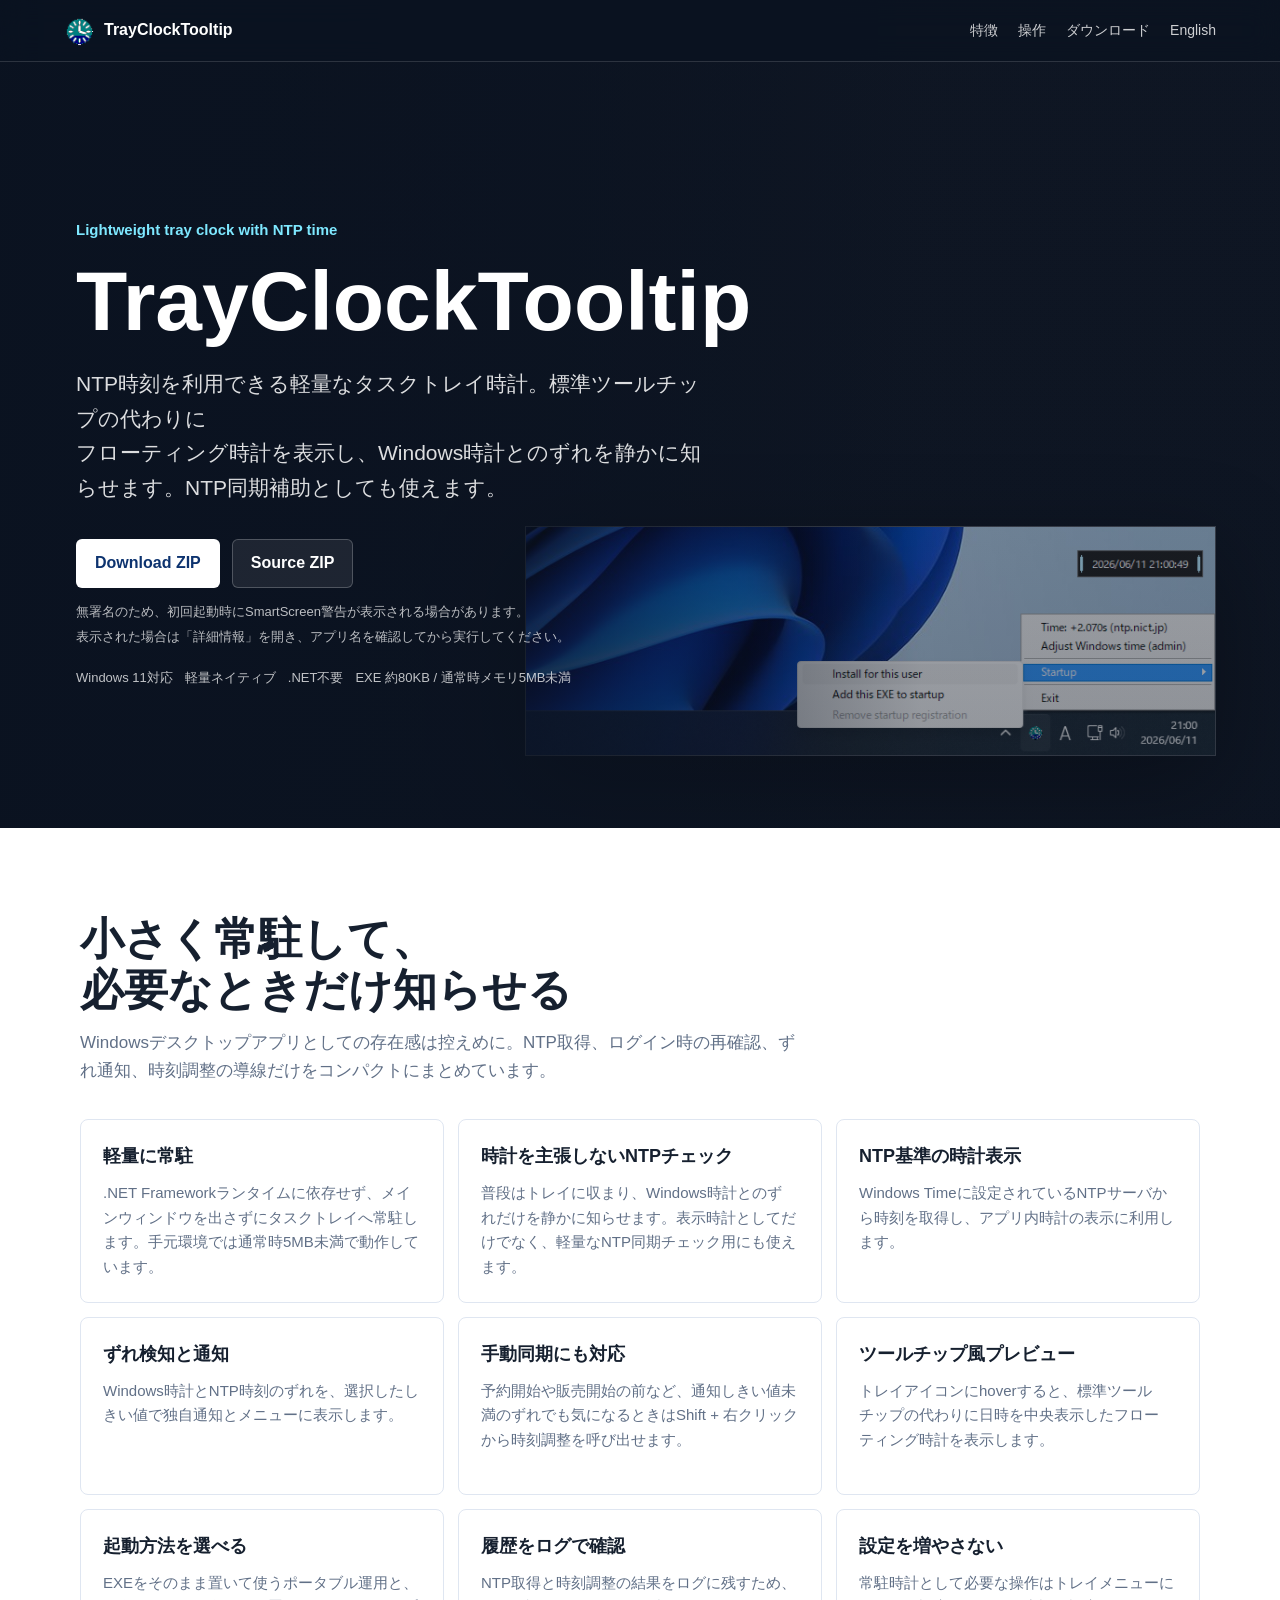
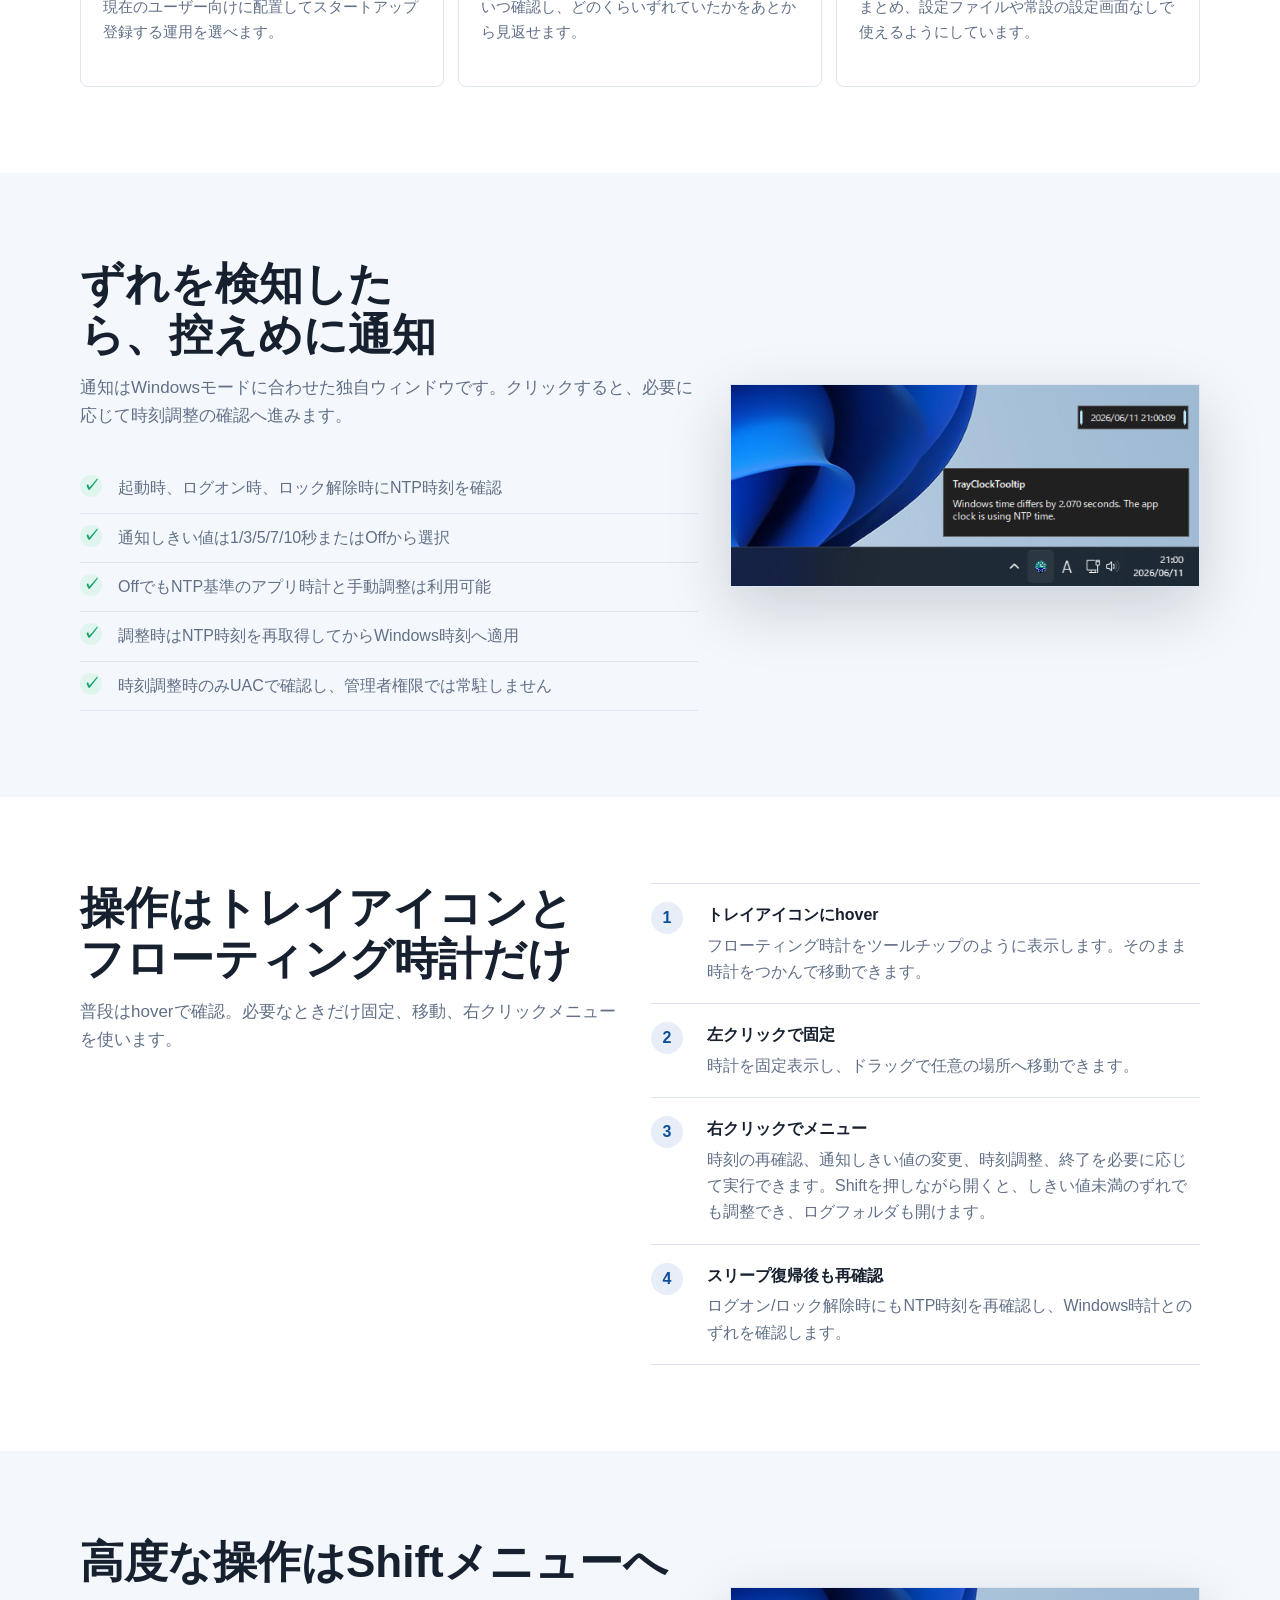
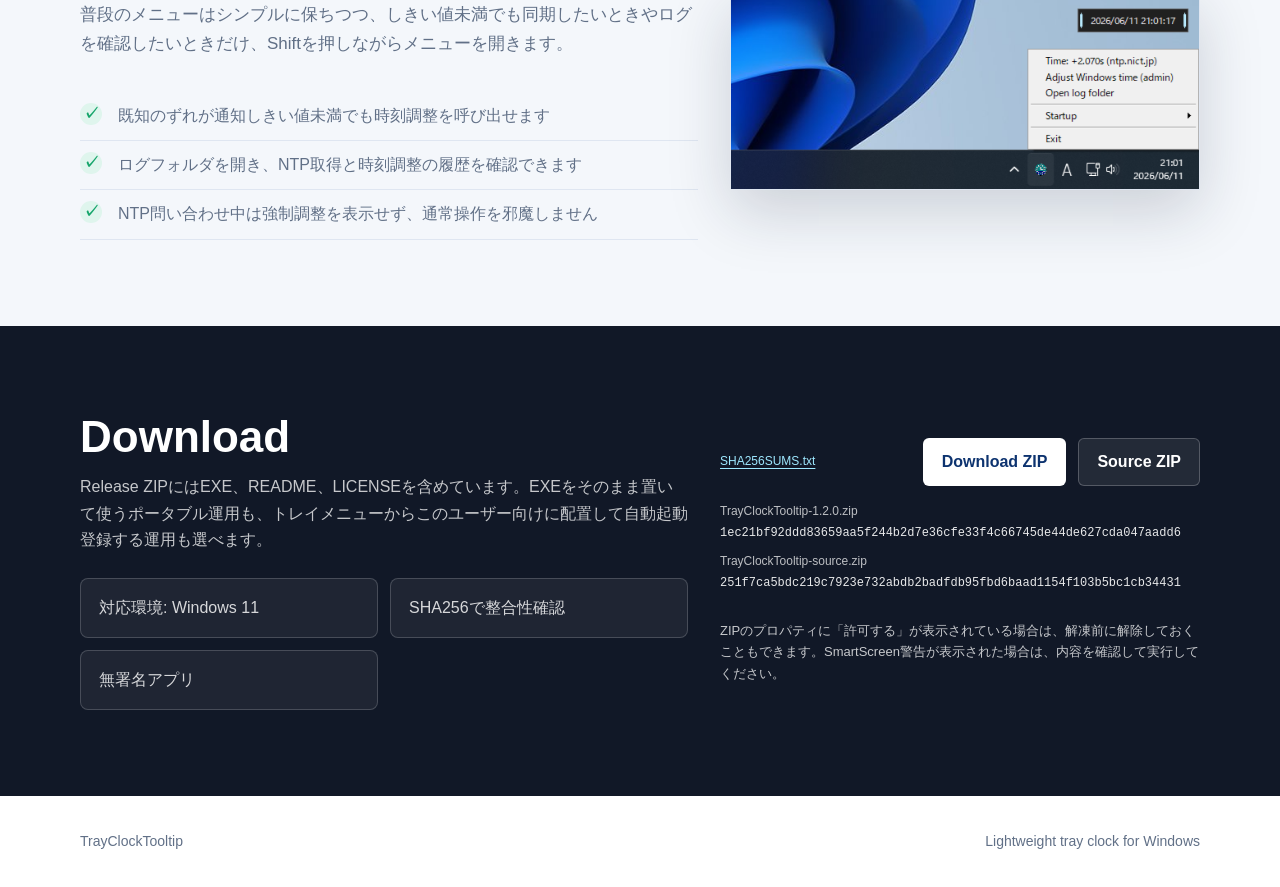
==== docs/index.html @ 1ccd8f13 "Prepare v1.2.0 release" ====
<!doctype html>
<html lang="ja">
<head>
  <meta charset="utf-8">
  <meta name="viewport" content="width=device-width, initial-scale=1">
  <title>TrayClockTooltip - NTP同期補助にも使える軽量タスクトレイ時計</title>
  <meta name="description" content="TrayClockTooltipは、NTP時刻を利用できる軽量なWindowsアプリです。タスクトレイ時計として常駐し、ログインやロック解除時にNTP時刻を確認して、Windows時計とのずれを知らせます。">
  <link rel="icon" href="site-icon.ico">
  <link rel="canonical" href="https://tokei-ni-kasugai.github.io/TrayClockTooltip/">
  <link rel="alternate" hreflang="ja" href="https://tokei-ni-kasugai.github.io/TrayClockTooltip/">
  <link rel="alternate" hreflang="en" href="https://tokei-ni-kasugai.github.io/TrayClockTooltip/index.en.html">
  <link rel="alternate" hreflang="x-default" href="https://tokei-ni-kasugai.github.io/TrayClockTooltip/">
  <link rel="stylesheet" href="style.css">
</head>
<body>
  <header class="topbar">
    <a class="brand" href="#top" aria-label="TrayClockTooltip">
      <img alt="" src="site-icon.ico">
      <span>TrayClockTooltip</span>
    </a>
    <nav class="nav" aria-label="ページ内リンク">
      <a href="#features">特徴</a>
      <a href="#usage">操作</a>
      <a href="#download">ダウンロード</a>
      <a href="index.en.html">English</a>
    </nav>
  </header>

  <main id="top">
    <section class="hero" aria-label="TrayClockTooltip">
      <img class="hero-screenshot" src="screenshot-sanitized.png" alt="TrayClockTooltipのフローティング時計とタスクトレイメニュー">
      <div class="hero-copy">
        <p class="eyebrow">Lightweight tray clock with NTP time</p>
        <h1>TrayClockTooltip</h1>
        <p class="lead"><span class="nowrap">NTP時刻</span>を利用できる軽量なタスクトレイ時計。標準ツールチップの代わりに<br>フローティング時計を表示し、<span class="nowrap">Windows時計</span>とのずれを静かに知らせます。NTP同期補助としても使えます。</p>
        <div class="hero-actions">
          <a class="button primary" href="https://github.com/Tokei-ni-Kasugai/TrayClockTooltip/releases/download/v1.2.0/TrayClockTooltip-1.2.0.zip">Download ZIP</a>
          <a class="button secondary" href="https://github.com/Tokei-ni-Kasugai/TrayClockTooltip/releases/download/v1.2.0/TrayClockTooltip-source.zip">Source ZIP</a>
        </div>
        <div class="download-note">
          <p>無署名のため、初回起動時に<span class="nowrap">SmartScreen</span>警告が表示される場合があります。</p>
          <p>表示された場合は「詳細情報」を開き、アプリ名を確認してから実行してください。</p>
        </div>
        <div class="hero-meta">
          <span><span class="nowrap">Windows 11</span>対応</span>
          <span>軽量ネイティブ</span>
          <span>.NET不要</span>
          <span>EXE 約80KB / 通常時メモリ5MB未満</span>
        </div>
      </div>
    </section>

    <section class="section white" id="features">
      <div class="inner">
        <div class="section-head">
          <h2>小さく常駐して、<br>必要なときだけ知らせる</h2>
          <p>Windowsデスクトップアプリとしての存在感は控えめに。NTP取得、ログイン時の再確認、ずれ通知、時刻調整の導線だけをコンパクトにまとめています。</p>
        </div>
        <div class="features">
          <div class="feature">
            <strong>軽量に常駐</strong>
            <p><span class="nowrap">.NET Framework</span>ランタイムに依存せず、メインウィンドウを出さずにタスクトレイへ常駐します。手元環境では通常時5MB未満で動作しています。</p>
          </div>
          <div class="feature">
            <strong>時計を主張しないNTPチェック</strong>
            <p>普段はトレイに収まり、Windows時計とのずれだけを静かに知らせます。表示時計としてだけでなく、軽量なNTP同期チェック用にも使えます。</p>
          </div>
          <div class="feature">
            <strong>NTP基準の時計表示</strong>
            <p><span class="nowrap">Windows Time</span>に設定されている<span class="nowrap">NTPサーバ</span>から時刻を取得し、アプリ内時計の表示に利用します。</p>
          </div>
          <div class="feature">
            <strong>ずれ検知と通知</strong>
            <p><span class="nowrap">Windows時計</span>と<span class="nowrap">NTP時刻</span>のずれを、選択したしきい値で独自通知とメニューに表示します。</p>
          </div>
          <div class="feature">
            <strong>手動同期にも対応</strong>
            <p>予約開始や販売開始の前など、通知しきい値未満のずれでも気になるときは<span class="nowrap">Shift + 右クリック</span>から時刻調整を呼び出せます。</p>
          </div>
          <div class="feature">
            <strong>ツールチップ風プレビュー</strong>
            <p>トレイアイコンにhoverすると、標準ツールチップの代わりに日時を中央表示したフローティング時計を表示します。</p>
          </div>
          <div class="feature">
            <strong>起動方法を選べる</strong>
            <p><span class="nowrap">EXE</span>をそのまま置いて使うポータブル運用と、現在のユーザー向けに配置してスタートアップ登録する運用を選べます。</p>
          </div>
          <div class="feature">
            <strong>履歴をログで確認</strong>
            <p>NTP取得と時刻調整の結果をログに残すため、いつ確認し、どのくらいずれていたかをあとから見返せます。</p>
          </div>
          <div class="feature">
            <strong>設定を増やさない</strong>
            <p>常駐時計として必要な操作はトレイメニューにまとめ、設定ファイルや常設の設定画面なしで使えるようにしています。</p>
          </div>
        </div>
      </div>
    </section>

    <section class="section">
      <div class="inner showcase">
        <div>
          <div class="section-head">
            <h2>ずれを検知したら、控えめに通知</h2>
          <p>通知は<span class="nowrap">Windowsモード</span>に合わせた独自ウィンドウです。クリックすると、必要に応じて時刻調整の確認へ進みます。</p>
          </div>
          <ul class="checks">
            <li><span>✓</span><div>起動時、ログオン時、ロック解除時にNTP時刻を確認</div></li>
            <li><span>✓</span><div>通知しきい値は1/3/5/7/10秒またはOffから選択</div></li>
            <li><span>✓</span><div>OffでもNTP基準のアプリ時計と手動調整は利用可能</div></li>
            <li><span>✓</span><div>調整時はNTP時刻を再取得してからWindows時刻へ適用</div></li>
            <li><span>✓</span><div>時刻調整時のみUACで確認し、管理者権限では常駐しません</div></li>
          </ul>
        </div>
        <img class="showcase-image" src="screenshot-notification-sanitized.png" alt="NTP時刻との差を知らせる通知">
      </div>
    </section>

    <section class="section white" id="usage">
      <div class="inner steps">
        <div class="section-head">
          <h2>操作はトレイアイコンとフローティング時計だけ</h2>
          <p>普段はhoverで確認。必要なときだけ固定、移動、右クリックメニューを使います。</p>
        </div>
        <ol class="step-list">
          <li>
            <span>1</span>
            <div><strong>トレイアイコンにhover</strong><p>フローティング時計をツールチップのように表示します。そのまま時計をつかんで移動できます。</p></div>
          </li>
          <li>
            <span>2</span>
            <div><strong>左クリックで固定</strong><p>時計を固定表示し、ドラッグで任意の場所へ移動できます。</p></div>
          </li>
          <li>
            <span>3</span>
            <div><strong>右クリックでメニュー</strong><p>時刻の再確認、通知しきい値の変更、時刻調整、終了を必要に応じて実行できます。Shiftを押しながら開くと、しきい値未満のずれでも調整でき、ログフォルダも開けます。</p></div>
          </li>
          <li>
            <span>4</span>
            <div><strong>スリープ復帰後も再確認</strong><p>ログオン/ロック解除時にもNTP時刻を再確認し、Windows時計とのずれを確認します。</p></div>
          </li>
        </ol>
      </div>
    </section>

    <section class="section">
      <div class="inner showcase">
        <div>
          <div class="section-head">
            <h2>高度な操作はShiftメニューへ</h2>
            <p>普段のメニューはシンプルに保ちつつ、しきい値未満でも同期したいときやログを確認したいときだけ、Shiftを押しながらメニューを開きます。</p>
          </div>
          <ul class="checks">
            <li><span>✓</span><div>既知のずれが通知しきい値未満でも時刻調整を呼び出せます</div></li>
            <li><span>✓</span><div>ログフォルダを開き、NTP取得と時刻調整の履歴を確認できます</div></li>
            <li><span>✓</span><div>NTP問い合わせ中は強制調整を表示せず、通常操作を邪魔しません</div></li>
          </ul>
        </div>
        <img class="showcase-image" src="screenshot-advanced-sanitized.png" alt="ShiftメニューでOpen log folderを表示">
      </div>
    </section>

    <section class="section download-band" id="download">
      <div class="inner download">
        <div>
          <h2>Download</h2>
          <p><span class="nowrap">Release ZIP</span>には<span class="nowrap">EXE</span>、<span class="nowrap">README</span>、<span class="nowrap">LICENSE</span>を含めています。EXEをそのまま置いて使うポータブル運用も、トレイメニューからこのユーザー向けに配置して自動起動登録する運用も選べます。</p>
          <div class="specs">
            <div class="spec">対応環境: <span class="nowrap">Windows 11</span></div>
            <div class="spec"><span class="nowrap">SHA256</span>で整合性確認</div>
            <div class="spec">無署名アプリ</div>
          </div>
        </div>
        <div class="download-side">
          <div class="download-topline">
            <a href="https://github.com/Tokei-ni-Kasugai/TrayClockTooltip/releases/download/v1.2.0/SHA256SUMS.txt">SHA256SUMS.txt</a>
            <div class="download-actions">
              <a class="button primary" href="https://github.com/Tokei-ni-Kasugai/TrayClockTooltip/releases/download/v1.2.0/TrayClockTooltip-1.2.0.zip">Download ZIP</a>
              <a class="button secondary" href="https://github.com/Tokei-ni-Kasugai/TrayClockTooltip/releases/download/v1.2.0/TrayClockTooltip-source.zip">Source ZIP</a>
            </div>
          </div>
          <div class="hashes" aria-label="SHA256">
            <div>TrayClockTooltip-1.2.0.zip<code>1ec21bf92ddd83659aa5f244b2d7e36cfe33f4c66745de44de627cda047aadd6</code></div>
            <div>TrayClockTooltip-source.zip<code>251f7ca5bdc219c7923e732abdb2badfdb95fbd6baad1154f103b5bc1cb34431</code></div>
          </div>
          <div class="unblock-preview">
            <p>ZIPのプロパティに<span class="nowrap">「許可する」</span>が表示されている場合は、解凍前に解除しておくこともできます。<span class="nowrap">SmartScreen</span>警告が表示された場合は、内容を確認して実行してください。</p>
          </div>
        </div>
      </div>
    </section>
  </main>

  <footer>
    <div class="inner">
      <span>TrayClockTooltip</span>
      <span>Lightweight tray clock for Windows</span>
    </div>
  </footer>
</body>
</html>
---- docs/style.css ----
:root {
  --ink: #16202f;
  --muted: #617087;
  --paper: #f4f7fb;
  --panel: #fff;
  --line: #dfe6f1;
  --blue: #0d4f9a;
  --cyan: #7ee8ff;
  --dark: #111827;
  --green: #16a56b;
}

* {
  box-sizing: border-box;
}

body {
  margin: 0;
  color: var(--ink);
  background: var(--paper);
  font-family: "Segoe UI", "Yu Gothic UI", Meiryo, sans-serif;
  line-height: 1.65;
  line-break: strict;
  word-break: normal;
}

a {
  color: inherit;
  text-decoration: none;
}

.topbar {
  position: fixed;
  z-index: 10;
  inset: 0 0 auto;
  height: 62px;
  display: flex;
  align-items: center;
  justify-content: space-between;
  padding: 0 clamp(20px, 5vw, 70px);
  color: #fff;
  background: rgba(10, 18, 32, .72);
  backdrop-filter: blur(14px);
  border-bottom: 1px solid rgba(255, 255, 255, .14);
}

.brand {
  display: inline-flex;
  align-items: center;
  gap: 10px;
  font-weight: 800;
}

.brand img {
  width: 30px;
  height: 30px;
}

.nav {
  display: flex;
  gap: 20px;
  font-size: 14px;
  color: rgba(255, 255, 255, .8);
}

.nav a:hover {
  color: #fff;
}

.hero {
  min-height: 92vh;
  position: relative;
  display: flex;
  align-items: center;
  overflow: hidden;
  padding: 112px clamp(20px, 6vw, 76px) 96px;
  color: #fff;
  background: #101724;
}

.hero::before {
  content: "";
  position: absolute;
  inset: 0;
  background:
    linear-gradient(90deg, rgba(10, 18, 32, .92), rgba(10, 18, 32, .66) 42%, rgba(10, 18, 32, .06) 72%),
    linear-gradient(180deg, rgba(10, 18, 32, .16), rgba(10, 18, 32, .42));
  z-index: 1;
}

.hero-screenshot {
  position: absolute;
  right: clamp(18px, 5vw, 72px);
  bottom: 72px;
  width: min(54vw, 860px);
  min-width: 560px;
  border: 1px solid rgba(255, 255, 255, .26);
  box-shadow: 0 28px 90px rgba(0, 0, 0, .42);
}

.hero-copy {
  position: relative;
  z-index: 2;
  max-width: 710px;
  padding-top: 7vh;
}

.eyebrow {
  margin: 0 0 16px;
  color: var(--cyan);
  font-size: 15px;
  font-weight: 800;
}

h1 {
  margin: 0;
  max-width: 760px;
  font-size: clamp(42px, 7vw, 84px);
  line-height: 1;
  letter-spacing: 0;
  text-wrap: balance;
}

.lead {
  max-width: 640px;
  margin: 24px 0 0;
  color: rgba(255, 255, 255, .86);
  font-size: clamp(17px, 2.2vw, 21px);
  text-wrap: pretty;
}

.hero-actions {
  display: flex;
  flex-wrap: wrap;
  gap: 12px;
  margin-top: 34px;
}

.download-note {
  max-width: 620px;
  margin: 14px 0 0;
  color: rgba(255, 255, 255, .72);
  font-size: 13px;
  line-height: 1.6;
}

.download-note p {
  margin: 0 0 4px;
}

.button {
  display: inline-flex;
  align-items: center;
  justify-content: center;
  min-height: 44px;
  padding: 10px 18px;
  border: 1px solid rgba(255, 255, 255, .22);
  border-radius: 6px;
  font-weight: 800;
}

.button.primary {
  background: #fff;
  color: #0d336f;
}

.button.secondary {
  color: #fff;
  background: rgba(255, 255, 255, .08);
}

.hero-meta {
  display: flex;
  flex-wrap: wrap;
  gap: 12px;
  margin-top: 20px;
  color: rgba(255, 255, 255, .74);
  font-size: 13px;
}

.section {
  padding: 86px clamp(20px, 6vw, 76px);
  background: var(--paper);
}

.section.white {
  background: #fff;
}

.inner {
  max-width: 1120px;
  margin: 0 auto;
}

.section-head {
  max-width: 720px;
  margin-bottom: 34px;
}

h2 {
  margin: 0;
  font-size: clamp(28px, 4vw, 44px);
  line-height: 1.15;
  letter-spacing: 0;
  text-wrap: balance;
}

.section-head p {
  margin: 14px 0 0;
  color: var(--muted);
  font-size: 17px;
  text-wrap: pretty;
}

.features {
  display: grid;
  grid-template-columns: repeat(3, minmax(0, 1fr));
  gap: 14px;
}

.feature {
  min-height: 178px;
  padding: 22px;
  border: 1px solid var(--line);
  border-radius: 8px;
  background: var(--panel);
}

.feature strong {
  display: block;
  margin-bottom: 9px;
  font-size: 18px;
}

.feature p {
  margin: 0;
  color: var(--muted);
  font-size: 15px;
  text-wrap: pretty;
}

.showcase {
  display: grid;
  grid-template-columns: minmax(0, 1fr) minmax(320px, 470px);
  gap: 32px;
  align-items: center;
}

.showcase-image {
  width: 100%;
  display: block;
  border: 1px solid var(--line);
  box-shadow: 0 22px 58px rgba(20, 35, 55, .18);
}

.checks {
  margin: 22px 0 0;
  padding: 0;
  list-style: none;
}

.checks li {
  display: grid;
  grid-template-columns: 28px 1fr;
  gap: 10px;
  padding: 11px 0;
  color: var(--muted);
  border-bottom: 1px solid var(--line);
  text-wrap: pretty;
}

.checks span {
  width: 22px;
  height: 22px;
  display: grid;
  place-items: center;
  border-radius: 50%;
  background: #dff5ed;
  color: var(--green);
  font-weight: 900;
  line-height: 1;
}

.steps {
  display: grid;
  grid-template-columns: 1fr 1fr;
  gap: 22px;
  align-items: start;
}

.step-list {
  margin: 0;
  padding: 0;
  list-style: none;
  border-top: 1px solid var(--line);
}

.step-list li {
  display: grid;
  grid-template-columns: 42px 1fr;
  gap: 14px;
  padding: 18px 0;
  border-bottom: 1px solid var(--line);
}

.step-list span {
  width: 32px;
  height: 32px;
  display: grid;
  place-items: center;
  border-radius: 50%;
  background: #e7eef8;
  color: var(--blue);
  font-weight: 800;
}

.step-list p {
  margin: 4px 0 0;
  color: var(--muted);
  text-wrap: pretty;
}

.download-band {
  background: var(--dark);
  color: #fff;
}

.download {
  display: grid;
  grid-template-columns: minmax(0, 1fr) minmax(360px, 480px);
  gap: 32px;
  align-items: center;
}

.download p {
  margin: 12px 0 0;
  color: rgba(255, 255, 255, .76);
  text-wrap: pretty;
}

.download-actions {
  display: flex;
  flex-wrap: wrap;
  justify-content: flex-end;
  gap: 12px;
}

.download-side {
  display: grid;
  gap: 16px;
}

.download-topline {
  display: flex;
  align-items: center;
  justify-content: space-between;
  gap: 16px;
}

.download-topline > a {
  color: #9ee8ff;
  font-size: 12px;
  text-decoration: underline;
  text-underline-offset: 3px;
}

.hashes {
  width: min(100%, 520px);
  display: grid;
  gap: 8px;
  color: rgba(255, 255, 255, .72);
  font-size: 12px;
}

.hashes code {
  display: block;
  margin-top: 2px;
  overflow-wrap: anywhere;
  color: rgba(255, 255, 255, .9);
  font-family: Consolas, "Courier New", monospace;
}

.nowrap {
  white-space: nowrap;
}

.specs {
  display: grid;
  grid-template-columns: repeat(2, minmax(0, 1fr));
  gap: 12px;
  margin-top: 24px;
}

.spec {
  padding: 16px 18px;
  border: 1px solid rgba(255, 255, 255, .18);
  border-radius: 8px;
  color: rgba(255, 255, 255, .82);
  background: rgba(255, 255, 255, .06);
}

.unblock-preview {
  max-width: 480px;
}

.unblock-preview p {
  margin: 10px 0 0;
  color: rgba(255, 255, 255, .76);
  font-size: 13px;
}

footer {
  padding: 34px clamp(20px, 6vw, 76px);
  color: var(--muted);
  background: #fff;
  font-size: 14px;
}

footer .inner {
  display: flex;
  flex-wrap: wrap;
  gap: 10px 20px;
  justify-content: space-between;
}

@media (max-width: 900px) {
  .hero {
    min-height: auto;
    padding-top: 96px;
  }

  .hero-screenshot {
    position: relative;
    right: auto;
    bottom: auto;
    width: 100%;
    min-width: 0;
    margin-top: 42px;
  }

  .hero::before {
    background:
      linear-gradient(180deg, rgba(10, 18, 32, .72), rgba(10, 18, 32, .54)),
      linear-gradient(90deg, rgba(10, 18, 32, .16), rgba(10, 18, 32, .16));
  }

  .hero {
    display: block;
  }

  .features,
  .steps,
  .showcase,
  .download,
  .specs {
    grid-template-columns: 1fr;
  }

  .download-side {
    width: 100%;
  }

  .download-topline {
    align-items: flex-start;
    flex-direction: column-reverse;
  }

  .download-actions {
    justify-content: flex-start;
  }

  .hashes {
    width: 100%;
  }
}

@media (max-width: 720px) {
  .nav {
    display: none;
  }

  .feature {
    min-height: 0;
  }
}
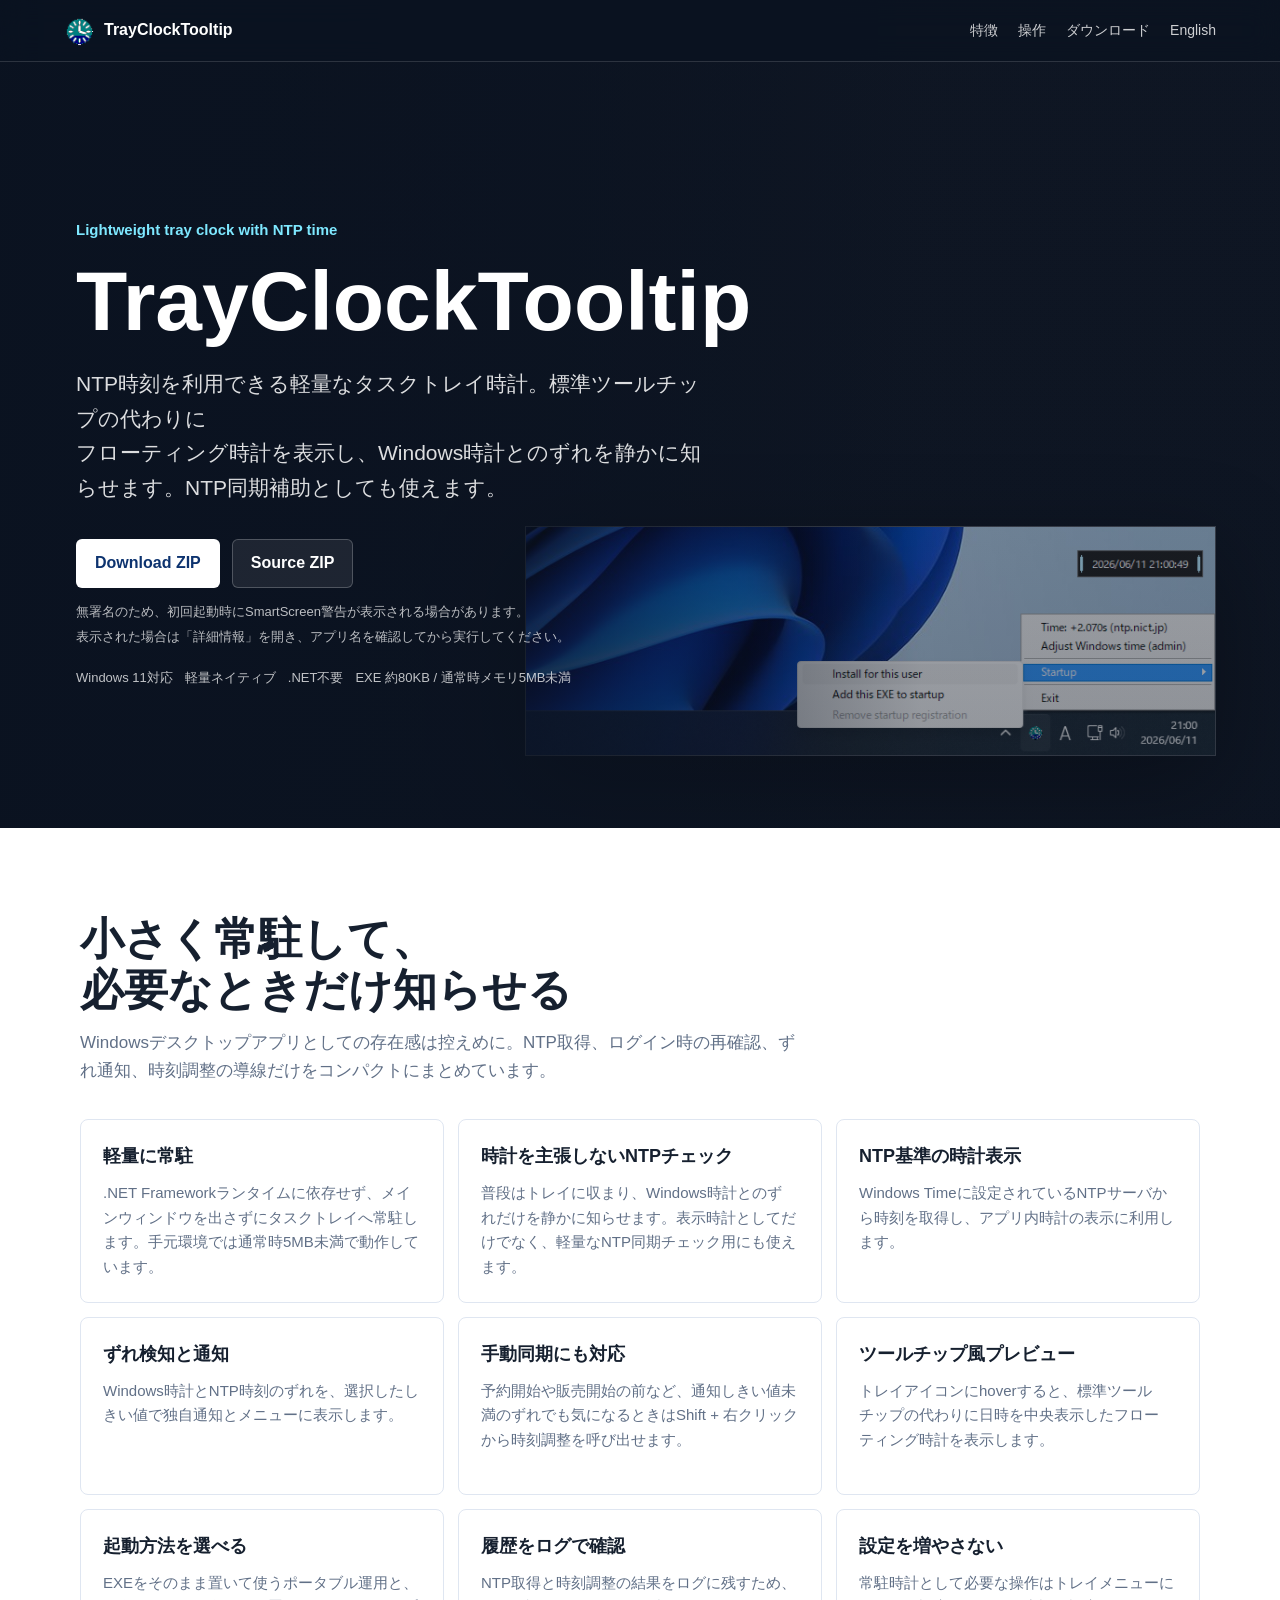
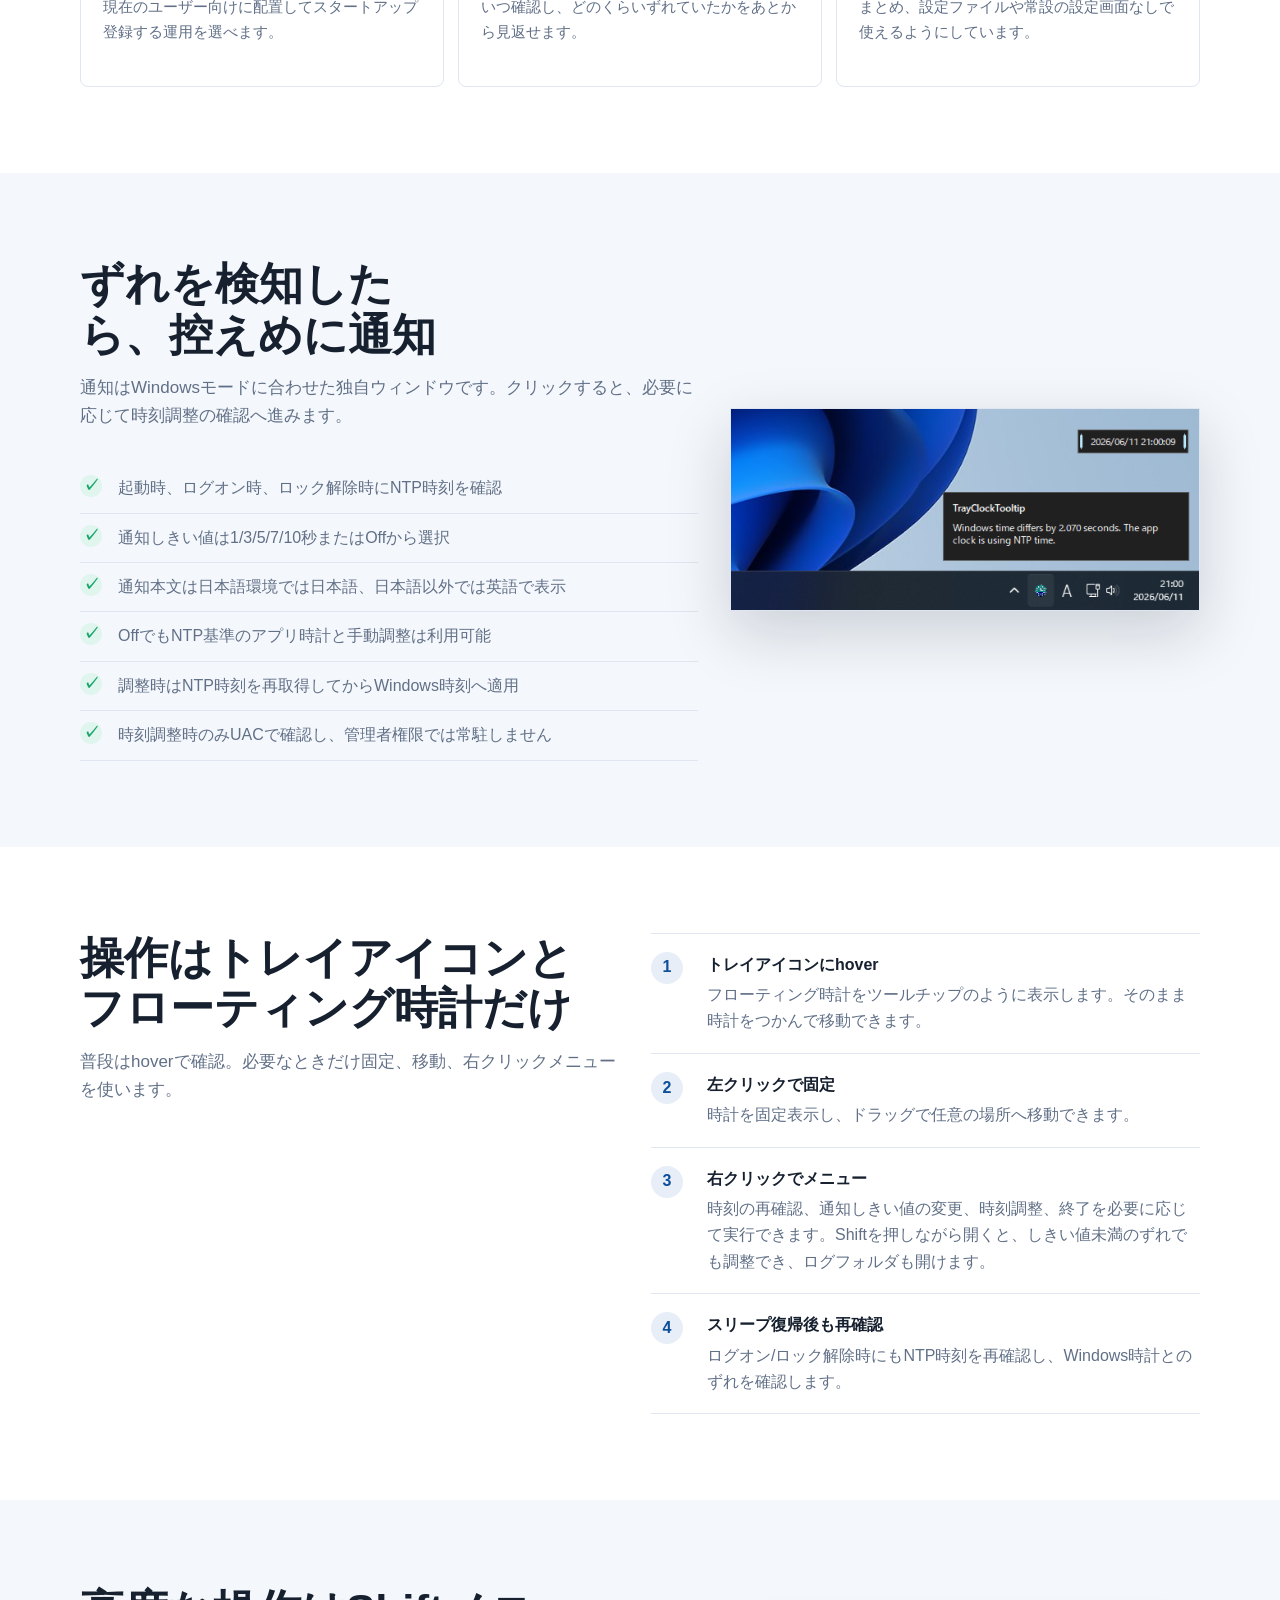
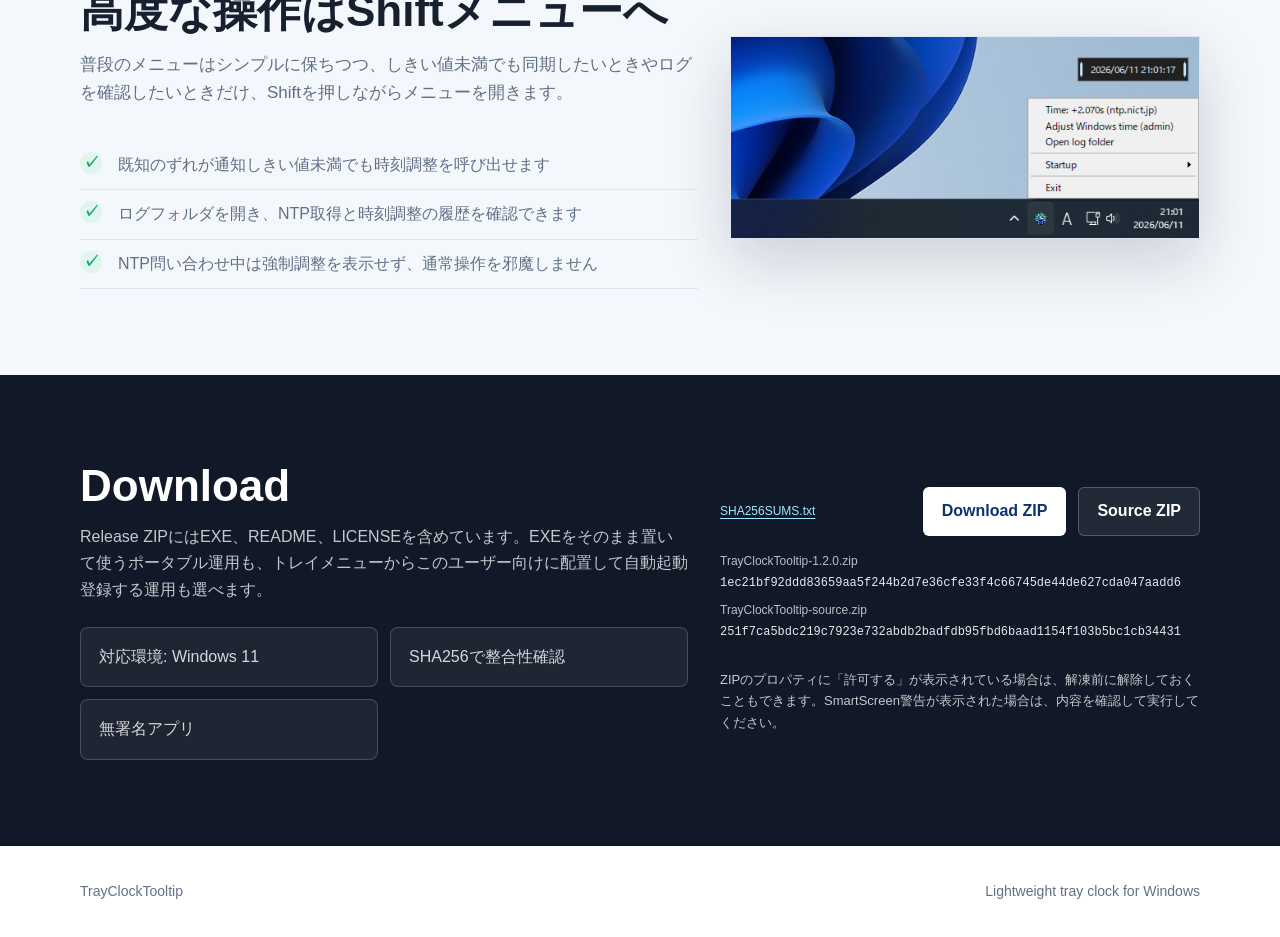
==== commit 0414bd68: "Localize notification text for Japanese UI" ====
--- a/docs/index.html
+++ b/docs/index.html
@@ -107,6 +107,7 @@
           <ul class="checks">
             <li><span>✓</span><div>起動時、ログオン時、ロック解除時にNTP時刻を確認</div></li>
             <li><span>✓</span><div>通知しきい値は1/3/5/7/10秒またはOffから選択</div></li>
+            <li><span>✓</span><div>通知本文は日本語環境では日本語、日本語以外では英語で表示</div></li>
             <li><span>✓</span><div>OffでもNTP基準のアプリ時計と手動調整は利用可能</div></li>
             <li><span>✓</span><div>調整時はNTP時刻を再取得してからWindows時刻へ適用</div></li>
             <li><span>✓</span><div>時刻調整時のみUACで確認し、管理者権限では常駐しません</div></li>
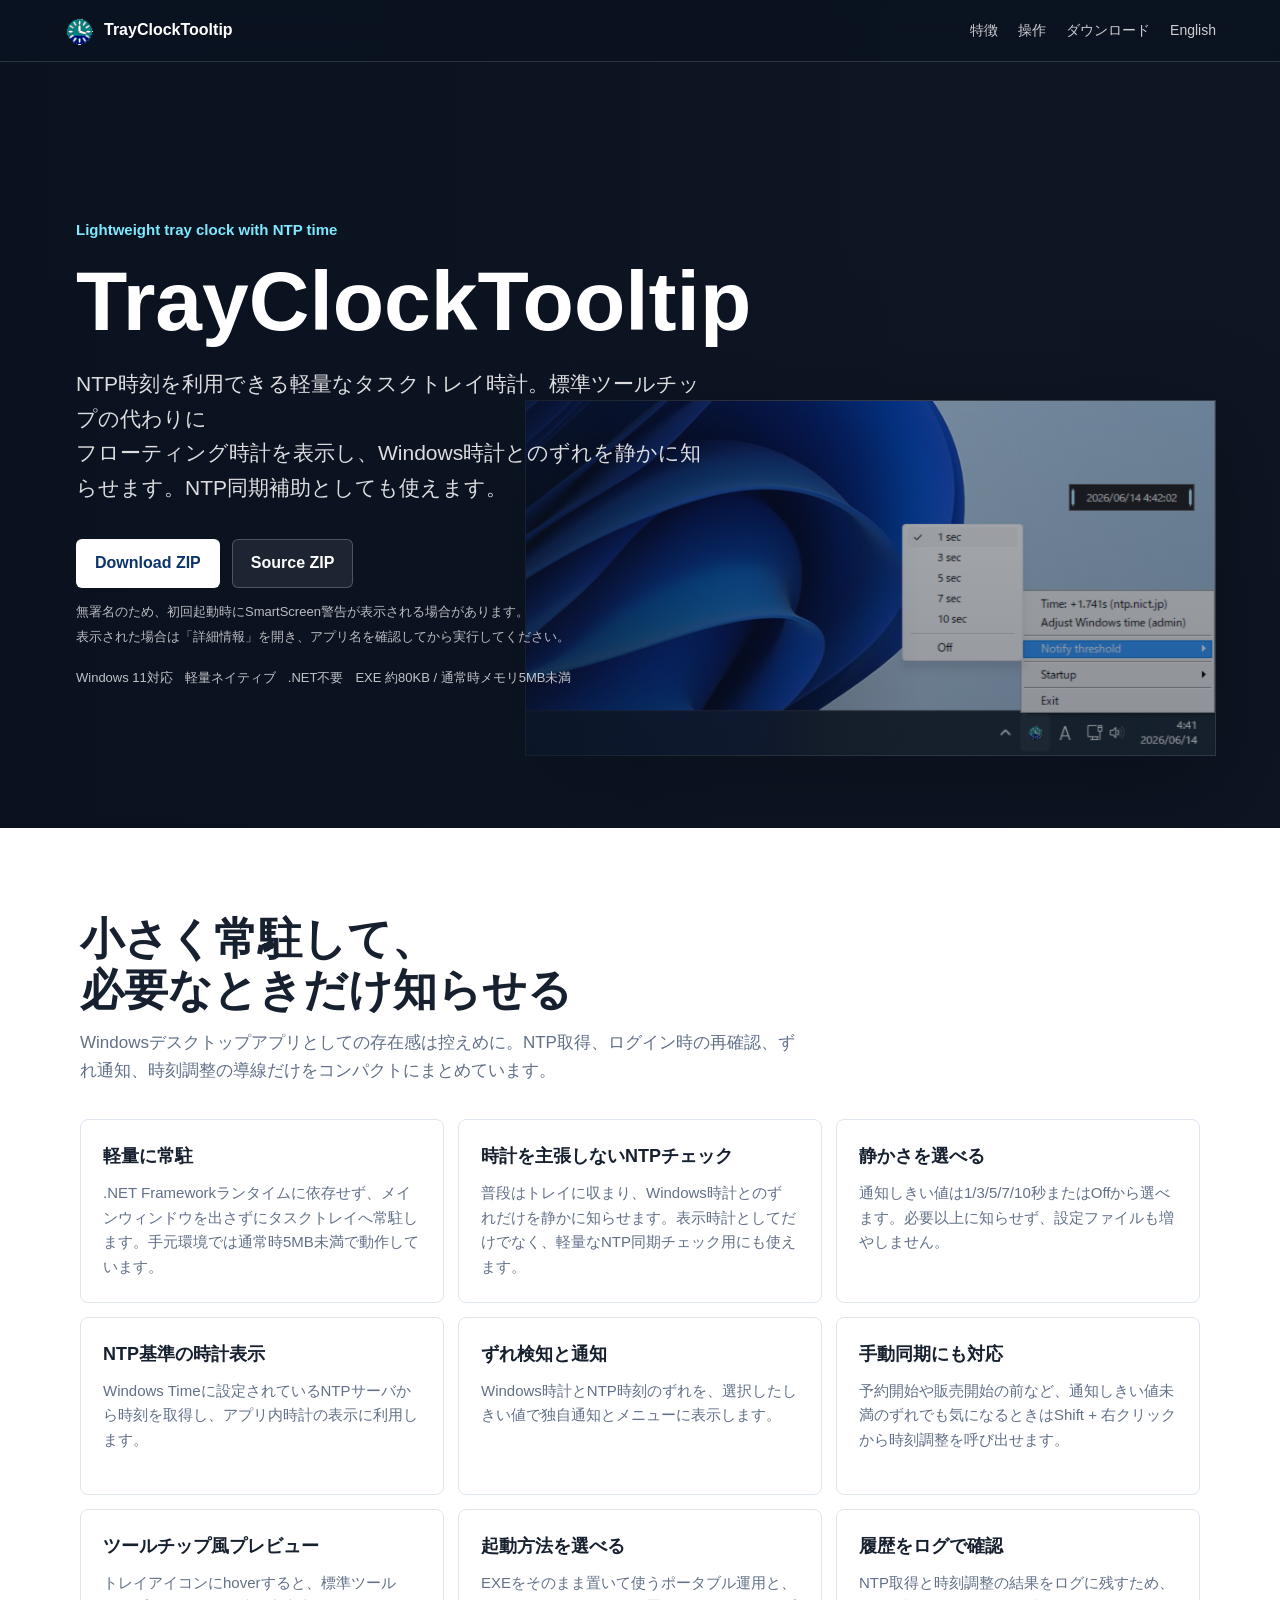
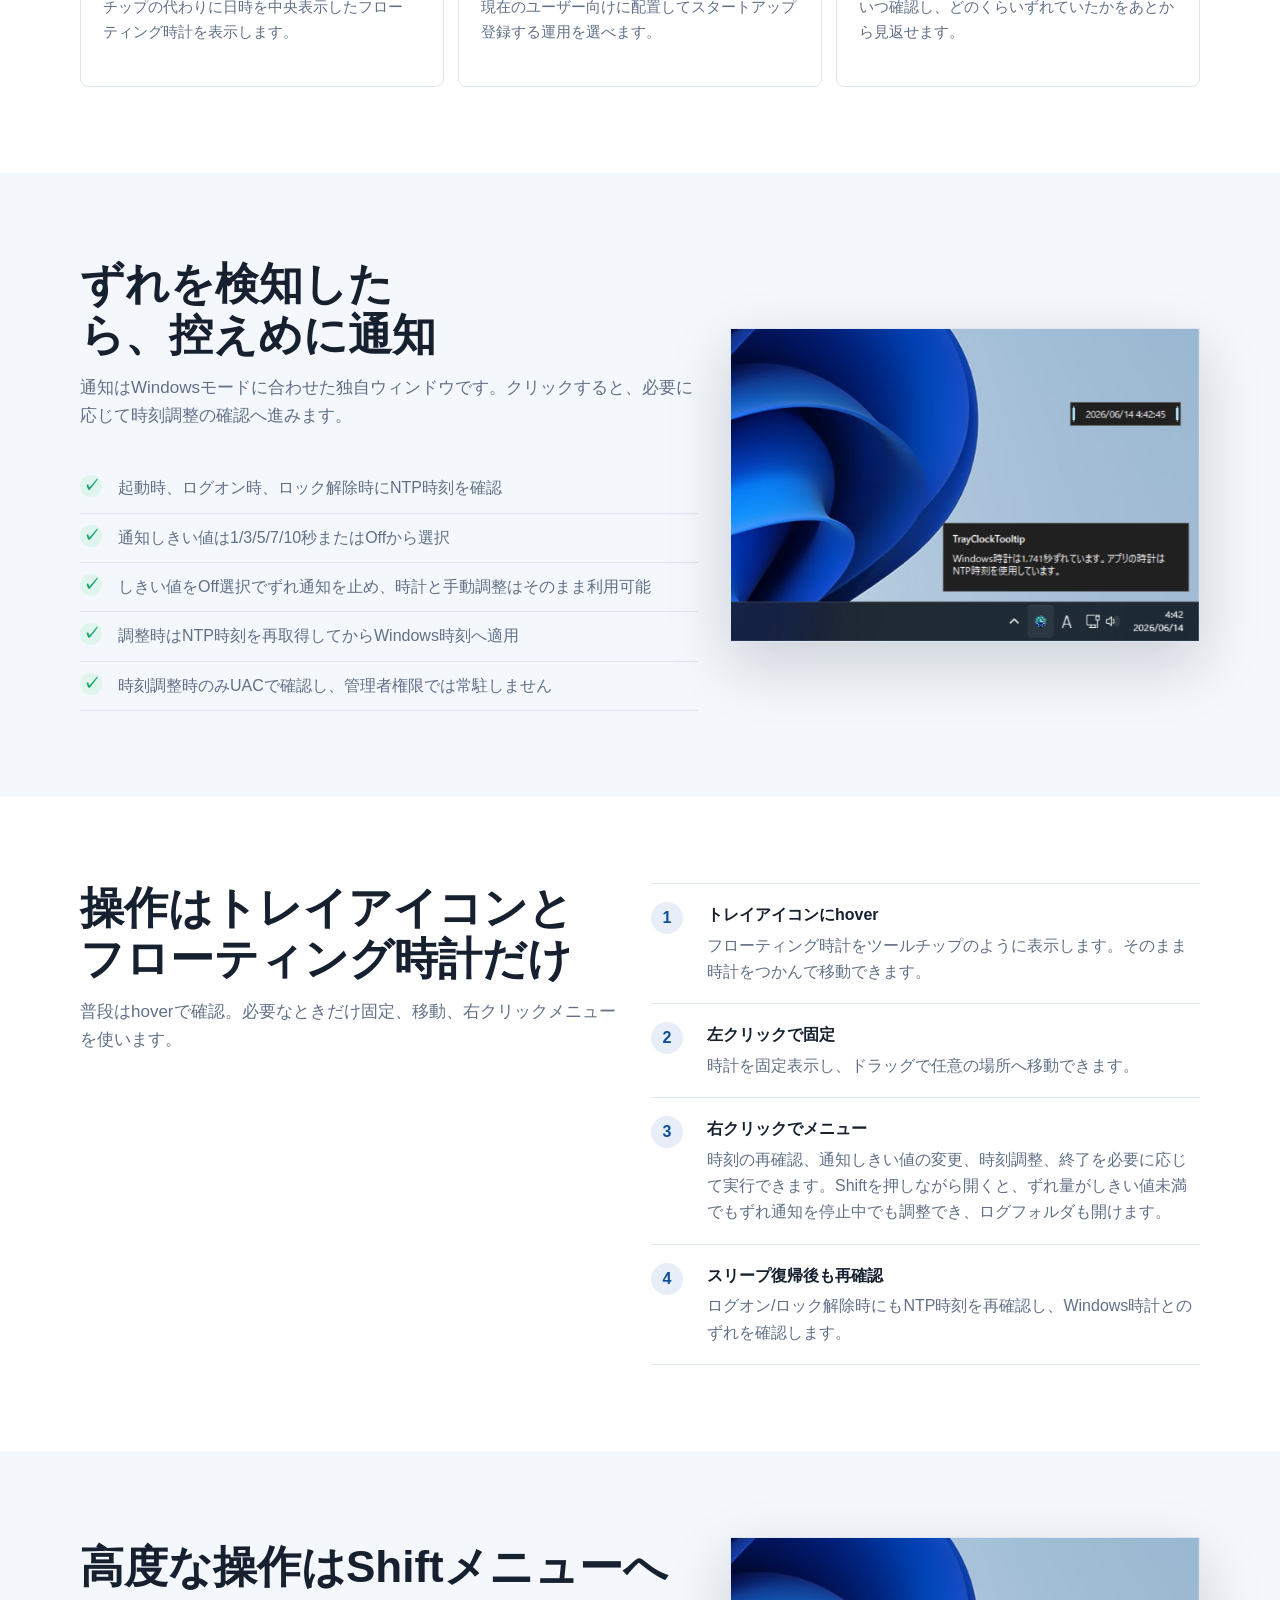
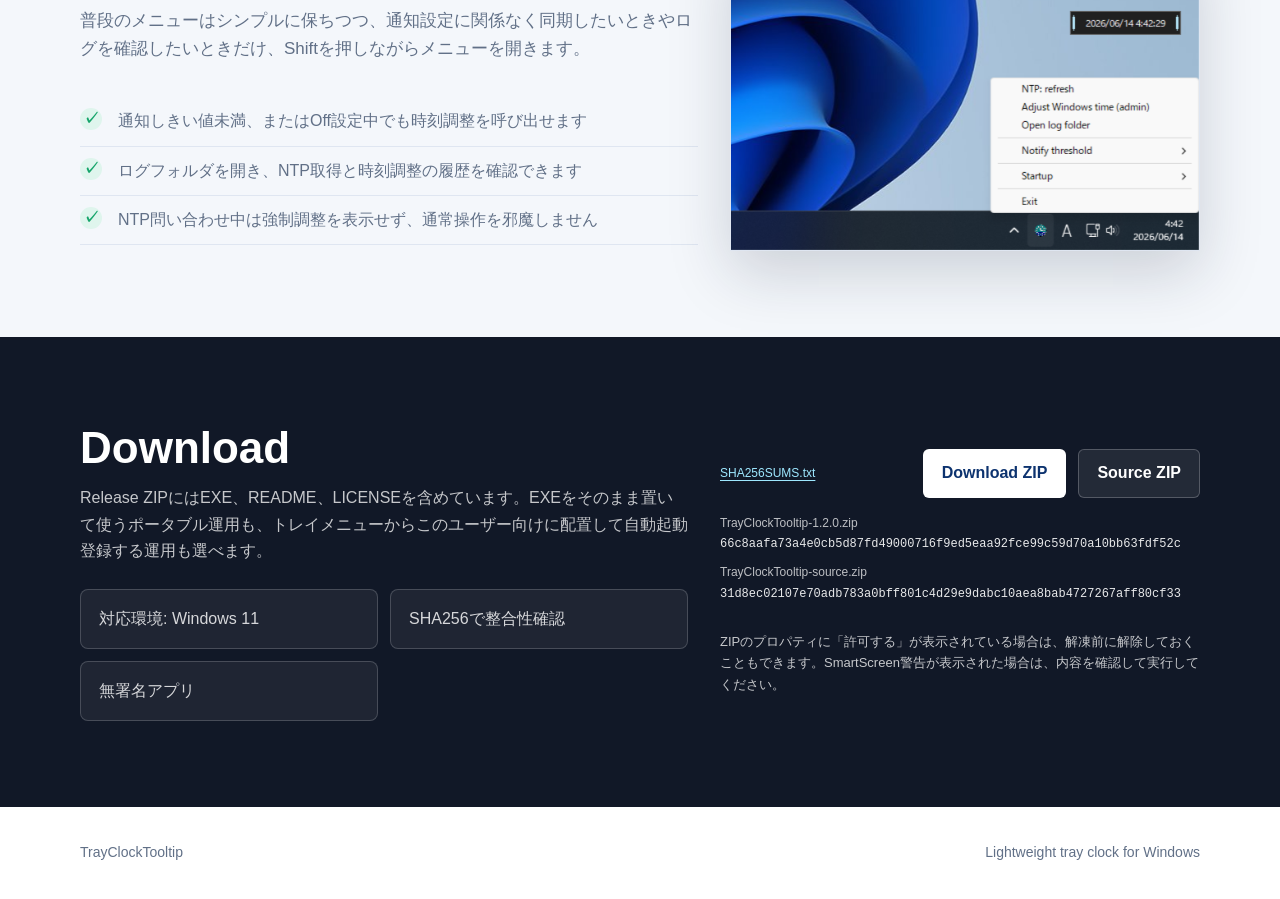
==== commit 8972aeb2: "Update v1.2.0 site screenshots" ====
--- a/docs/index.html
+++ b/docs/index.html
@@ -66,6 +66,10 @@
             <p>普段はトレイに収まり、Windows時計とのずれだけを静かに知らせます。表示時計としてだけでなく、軽量なNTP同期チェック用にも使えます。</p>
           </div>
           <div class="feature">
+            <strong>静かさを選べる</strong>
+            <p>通知しきい値は1/3/5/7/10秒またはOffから選べます。必要以上に知らせず、設定ファイルも増やしません。</p>
+          </div>
+          <div class="feature">
             <strong>NTP基準の時計表示</strong>
             <p><span class="nowrap">Windows Time</span>に設定されている<span class="nowrap">NTPサーバ</span>から時刻を取得し、アプリ内時計の表示に利用します。</p>
           </div>
@@ -88,10 +92,6 @@
           <div class="feature">
             <strong>履歴をログで確認</strong>
             <p>NTP取得と時刻調整の結果をログに残すため、いつ確認し、どのくらいずれていたかをあとから見返せます。</p>
-          </div>
-          <div class="feature">
-            <strong>設定を増やさない</strong>
-            <p>常駐時計として必要な操作はトレイメニューにまとめ、設定ファイルや常設の設定画面なしで使えるようにしています。</p>
           </div>
         </div>
       </div>
@@ -107,8 +107,7 @@
           <ul class="checks">
             <li><span>✓</span><div>起動時、ログオン時、ロック解除時にNTP時刻を確認</div></li>
             <li><span>✓</span><div>通知しきい値は1/3/5/7/10秒またはOffから選択</div></li>
-            <li><span>✓</span><div>通知本文は日本語環境では日本語、日本語以外では英語で表示</div></li>
-            <li><span>✓</span><div>OffでもNTP基準のアプリ時計と手動調整は利用可能</div></li>
+            <li><span>✓</span><div>しきい値をOff選択でずれ通知を止め、時計と手動調整はそのまま利用可能</div></li>
             <li><span>✓</span><div>調整時はNTP時刻を再取得してからWindows時刻へ適用</div></li>
             <li><span>✓</span><div>時刻調整時のみUACで確認し、管理者権限では常駐しません</div></li>
           </ul>
@@ -134,7 +133,7 @@
           </li>
           <li>
             <span>3</span>
-            <div><strong>右クリックでメニュー</strong><p>時刻の再確認、通知しきい値の変更、時刻調整、終了を必要に応じて実行できます。Shiftを押しながら開くと、しきい値未満のずれでも調整でき、ログフォルダも開けます。</p></div>
+            <div><strong>右クリックでメニュー</strong><p>時刻の再確認、通知しきい値の変更、時刻調整、終了を必要に応じて実行できます。Shiftを押しながら開くと、ずれ量がしきい値未満でもずれ通知を停止中でも調整でき、ログフォルダも開けます。</p></div>
           </li>
           <li>
             <span>4</span>
@@ -149,10 +148,10 @@
         <div>
           <div class="section-head">
             <h2>高度な操作はShiftメニューへ</h2>
-            <p>普段のメニューはシンプルに保ちつつ、しきい値未満でも同期したいときやログを確認したいときだけ、Shiftを押しながらメニューを開きます。</p>
+            <p>普段のメニューはシンプルに保ちつつ、通知設定に関係なく同期したいときやログを確認したいときだけ、Shiftを押しながらメニューを開きます。</p>
           </div>
           <ul class="checks">
-            <li><span>✓</span><div>既知のずれが通知しきい値未満でも時刻調整を呼び出せます</div></li>
+            <li><span>✓</span><div>通知しきい値未満、またはOff設定中でも時刻調整を呼び出せます</div></li>
             <li><span>✓</span><div>ログフォルダを開き、NTP取得と時刻調整の履歴を確認できます</div></li>
             <li><span>✓</span><div>NTP問い合わせ中は強制調整を表示せず、通常操作を邪魔しません</div></li>
           </ul>
@@ -181,8 +180,8 @@
             </div>
           </div>
           <div class="hashes" aria-label="SHA256">
-            <div>TrayClockTooltip-1.2.0.zip<code>1ec21bf92ddd83659aa5f244b2d7e36cfe33f4c66745de44de627cda047aadd6</code></div>
-            <div>TrayClockTooltip-source.zip<code>251f7ca5bdc219c7923e732abdb2badfdb95fbd6baad1154f103b5bc1cb34431</code></div>
+            <div>TrayClockTooltip-1.2.0.zip<code>66c8aafa73a4e0cb5d87fd49000716f9ed5eaa92fce99c59d70a10bb63fdf52c</code></div>
+            <div>TrayClockTooltip-source.zip<code>31d8ec02107e70adb783a0bff801c4d29e9dabc10aea8bab4727267aff80cf33</code></div>
           </div>
           <div class="unblock-preview">
             <p>ZIPのプロパティに<span class="nowrap">「許可する」</span>が表示されている場合は、解凍前に解除しておくこともできます。<span class="nowrap">SmartScreen</span>警告が表示された場合は、内容を確認して実行してください。</p>
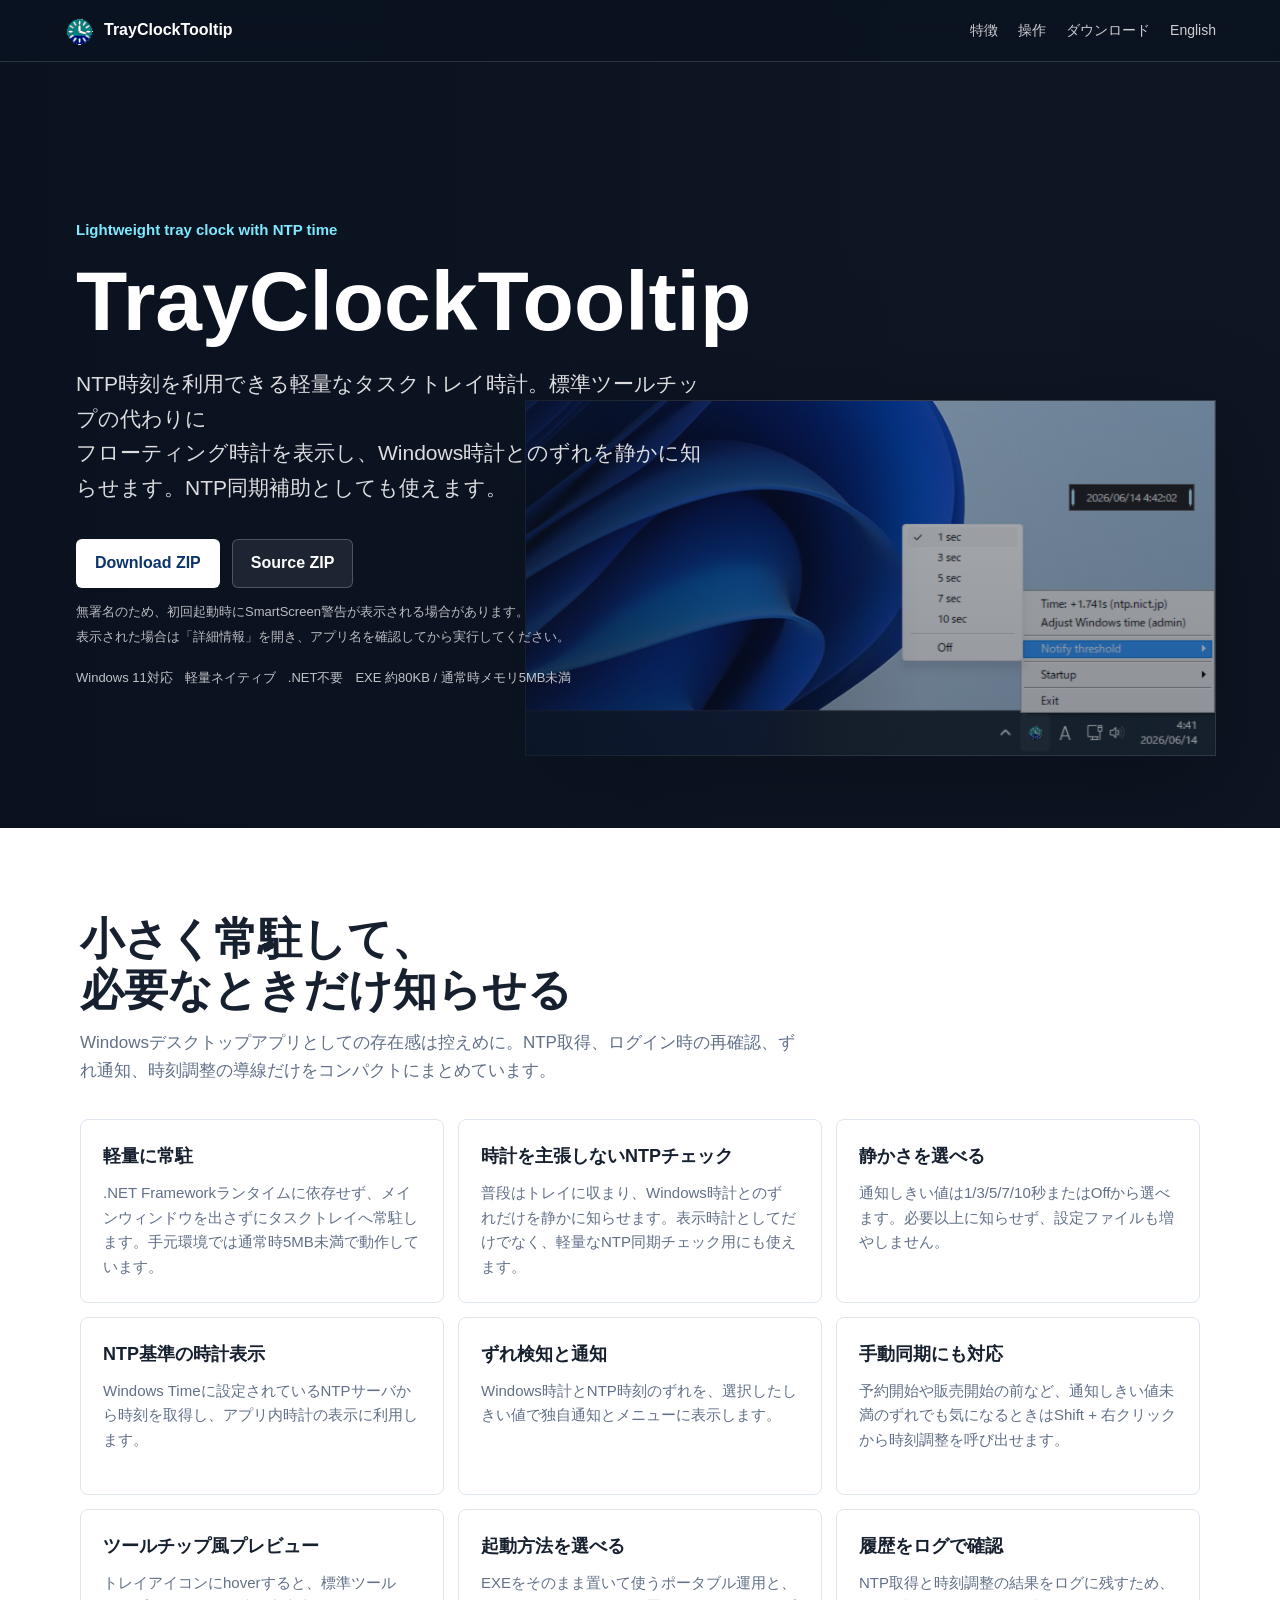
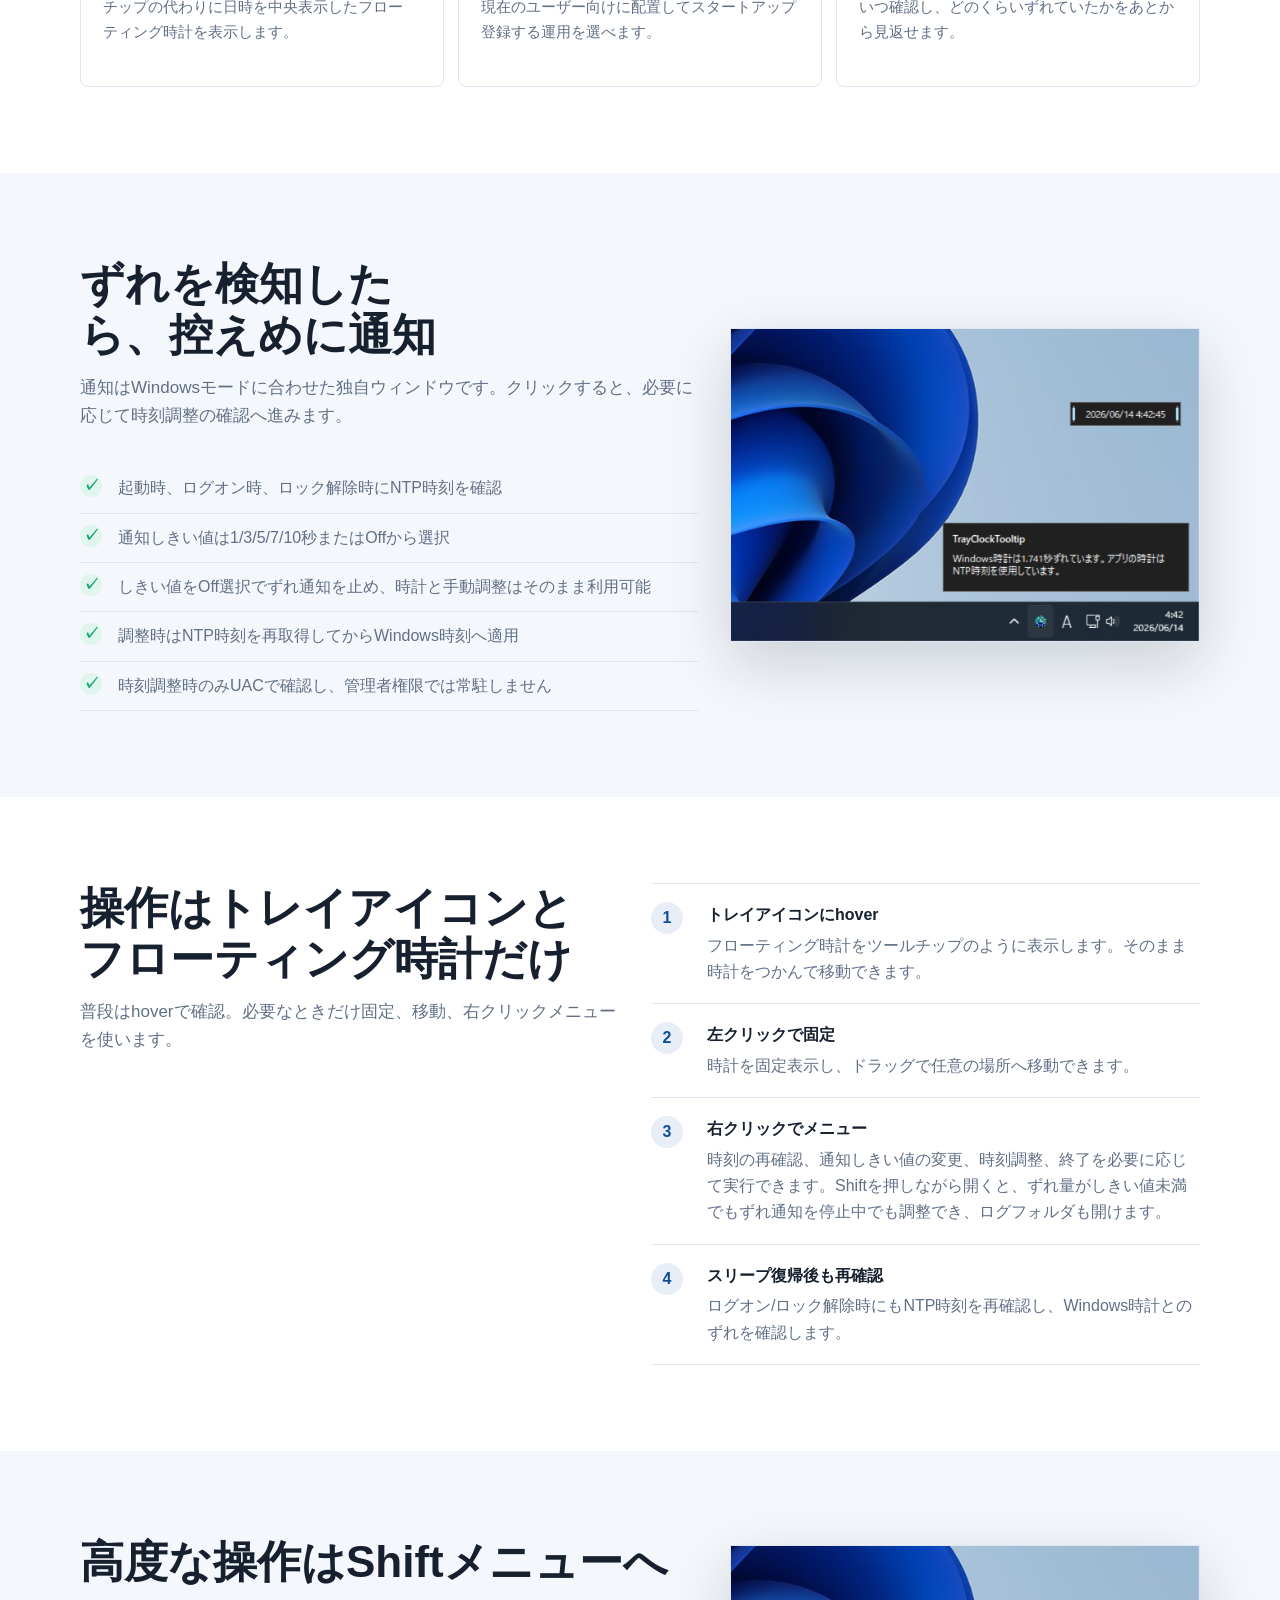
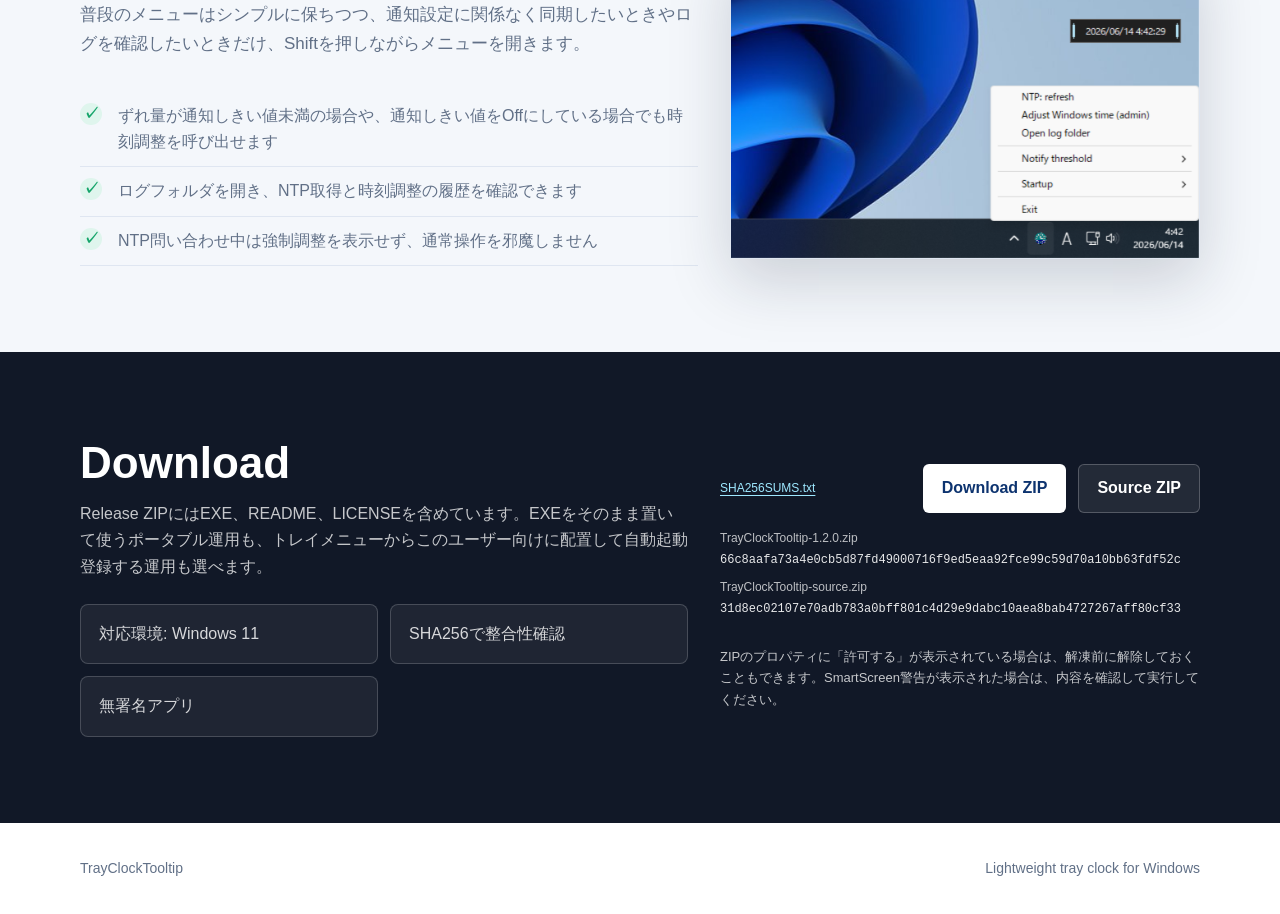
==== commit 7a304cfa: "Clarify threshold off wording" ====
--- a/docs/index.html
+++ b/docs/index.html
@@ -151,7 +151,7 @@
             <p>普段のメニューはシンプルに保ちつつ、通知設定に関係なく同期したいときやログを確認したいときだけ、Shiftを押しながらメニューを開きます。</p>
           </div>
           <ul class="checks">
-            <li><span>✓</span><div>通知しきい値未満、またはOff設定中でも時刻調整を呼び出せます</div></li>
+            <li><span>✓</span><div>ずれ量が通知しきい値未満の場合や、通知しきい値をOffにしている場合でも時刻調整を呼び出せます</div></li>
             <li><span>✓</span><div>ログフォルダを開き、NTP取得と時刻調整の履歴を確認できます</div></li>
             <li><span>✓</span><div>NTP問い合わせ中は強制調整を表示せず、通常操作を邪魔しません</div></li>
           </ul>
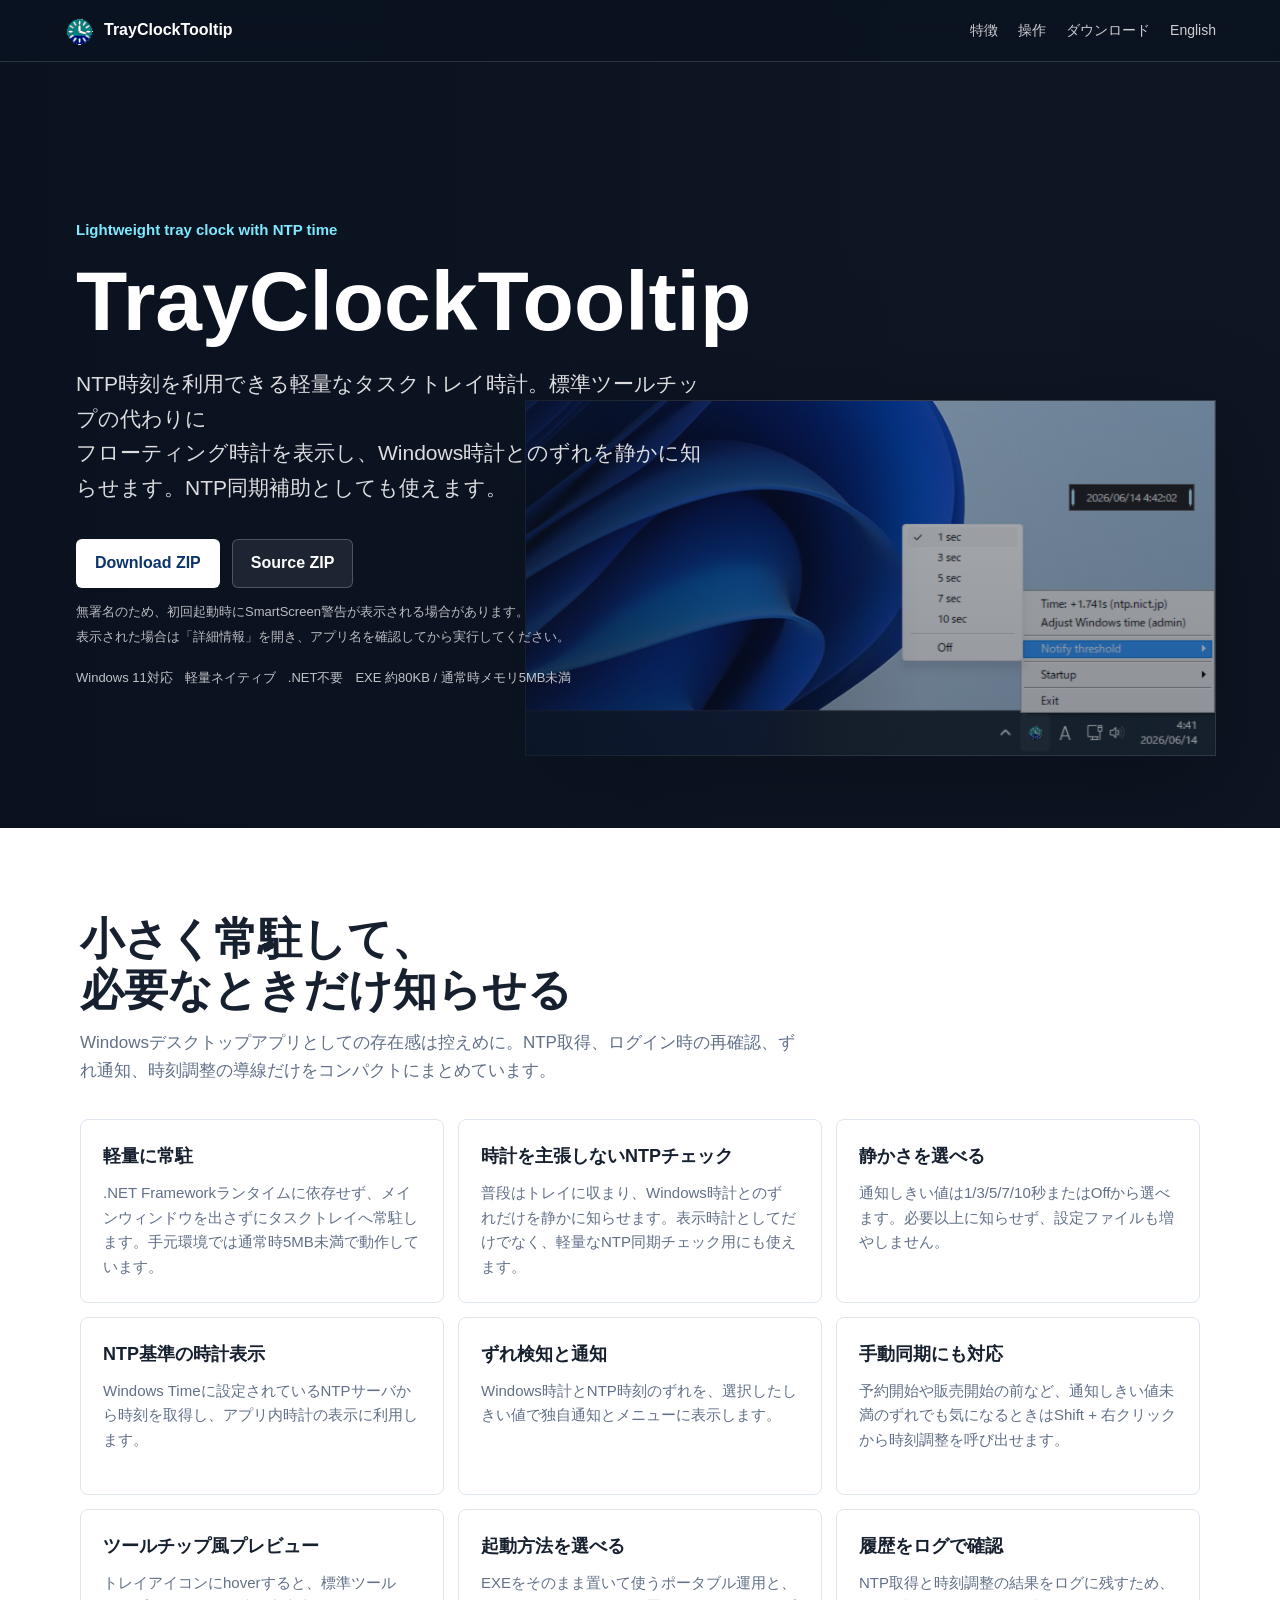
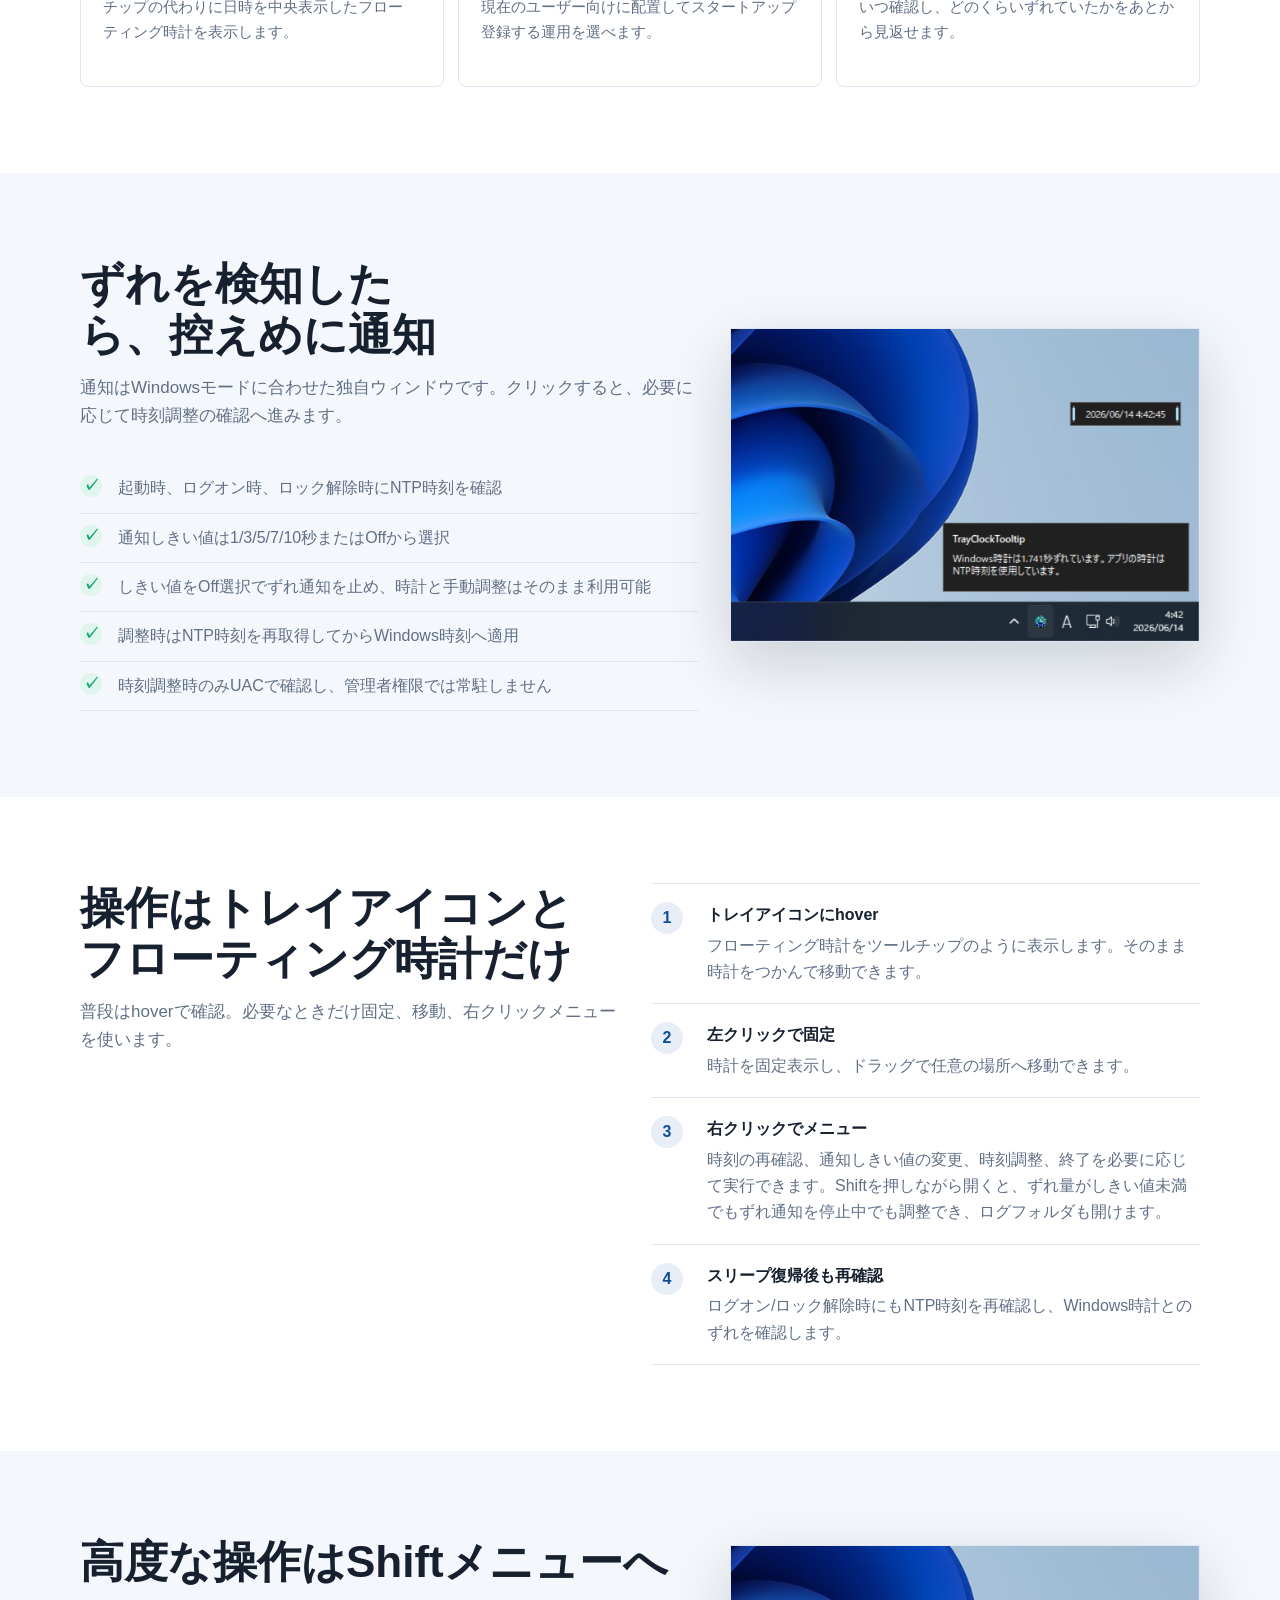
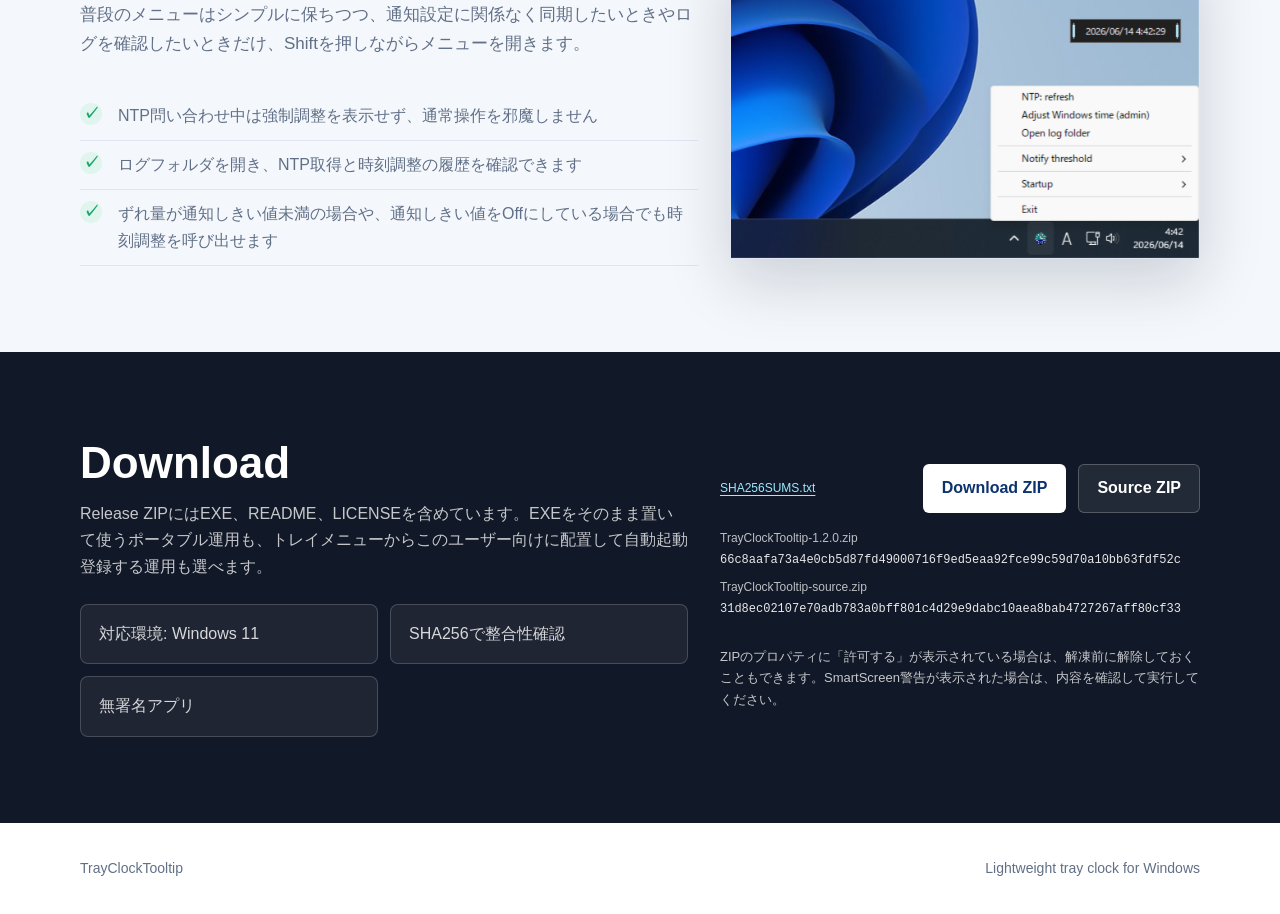
==== commit ff07173a: "Reorder advanced menu notes" ====
--- a/docs/index.html
+++ b/docs/index.html
@@ -151,9 +151,9 @@
             <p>普段のメニューはシンプルに保ちつつ、通知設定に関係なく同期したいときやログを確認したいときだけ、Shiftを押しながらメニューを開きます。</p>
           </div>
           <ul class="checks">
+            <li><span>✓</span><div>NTP問い合わせ中は強制調整を表示せず、通常操作を邪魔しません</div></li>
+            <li><span>✓</span><div>ログフォルダを開き、NTP取得と時刻調整の履歴を確認できます</div></li>
             <li><span>✓</span><div>ずれ量が通知しきい値未満の場合や、通知しきい値をOffにしている場合でも時刻調整を呼び出せます</div></li>
-            <li><span>✓</span><div>ログフォルダを開き、NTP取得と時刻調整の履歴を確認できます</div></li>
-            <li><span>✓</span><div>NTP問い合わせ中は強制調整を表示せず、通常操作を邪魔しません</div></li>
           </ul>
         </div>
         <img class="showcase-image" src="screenshot-advanced-sanitized.png" alt="ShiftメニューでOpen log folderを表示">
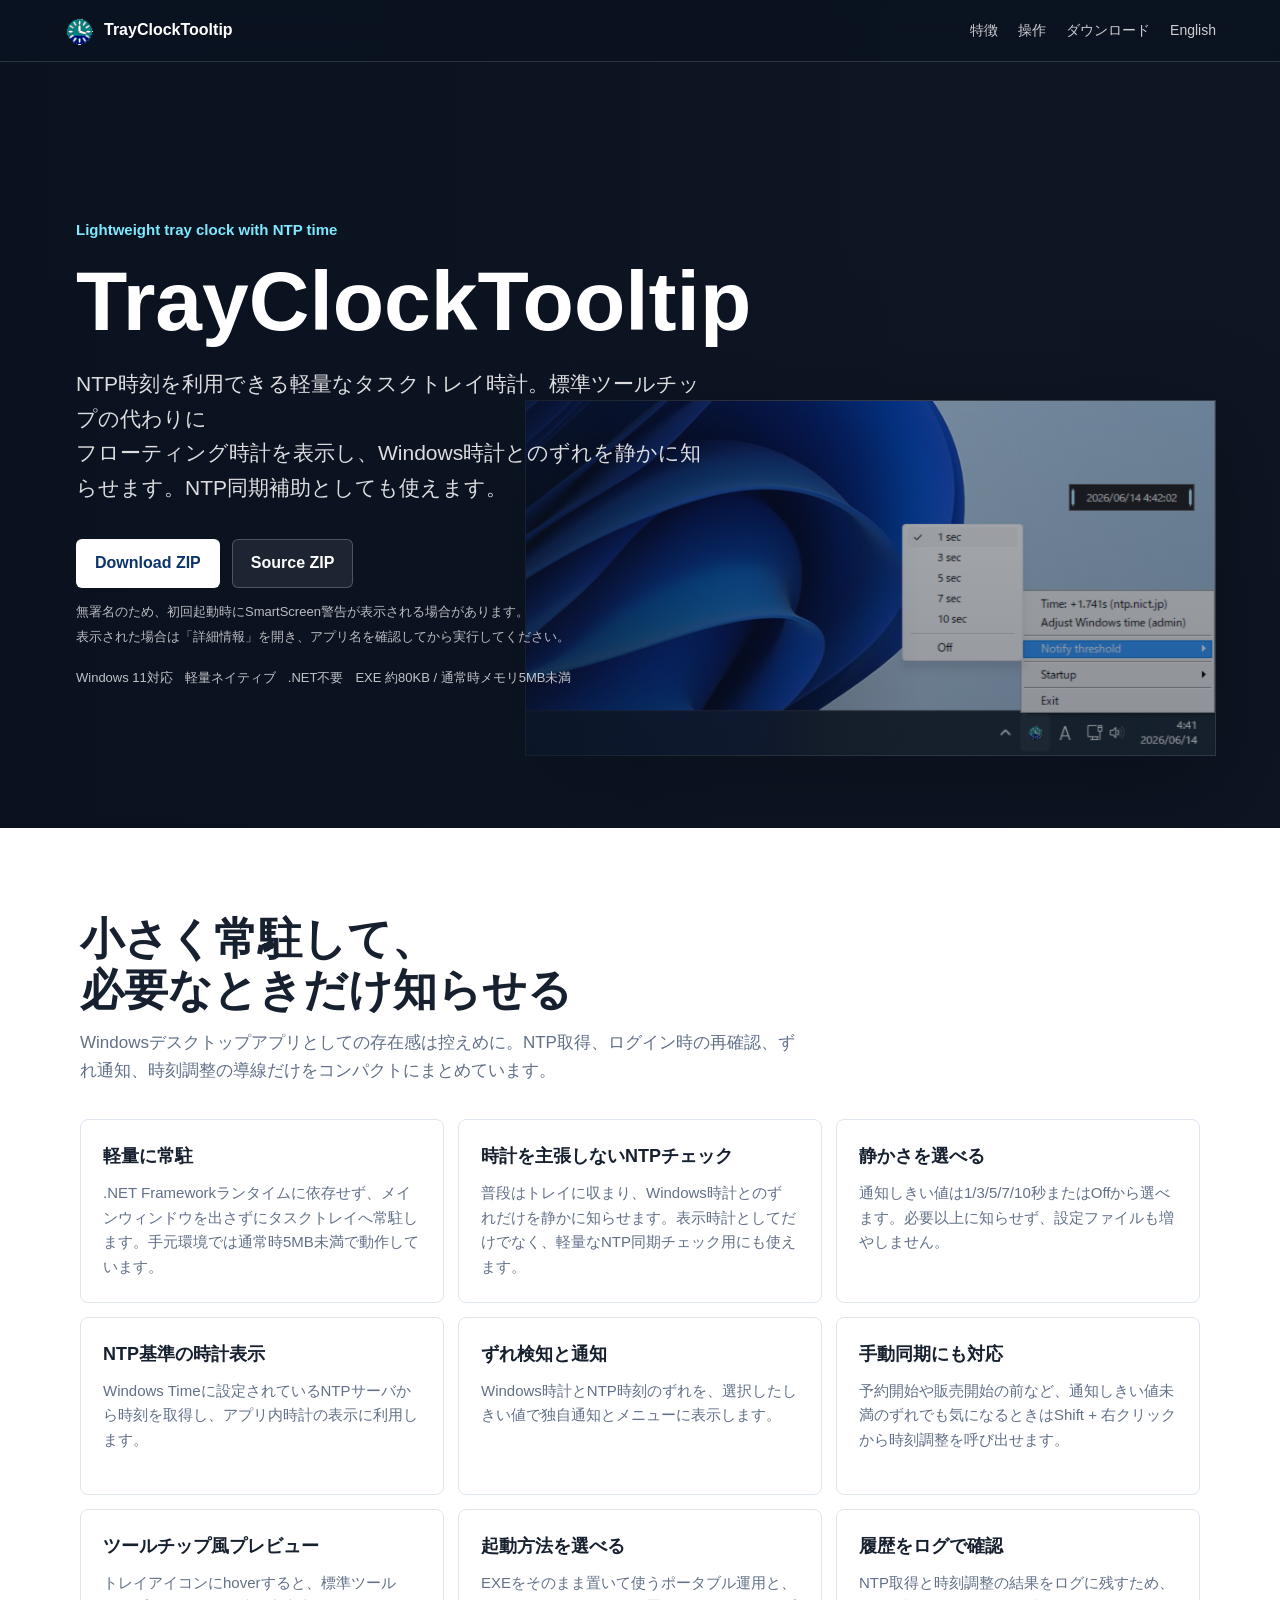
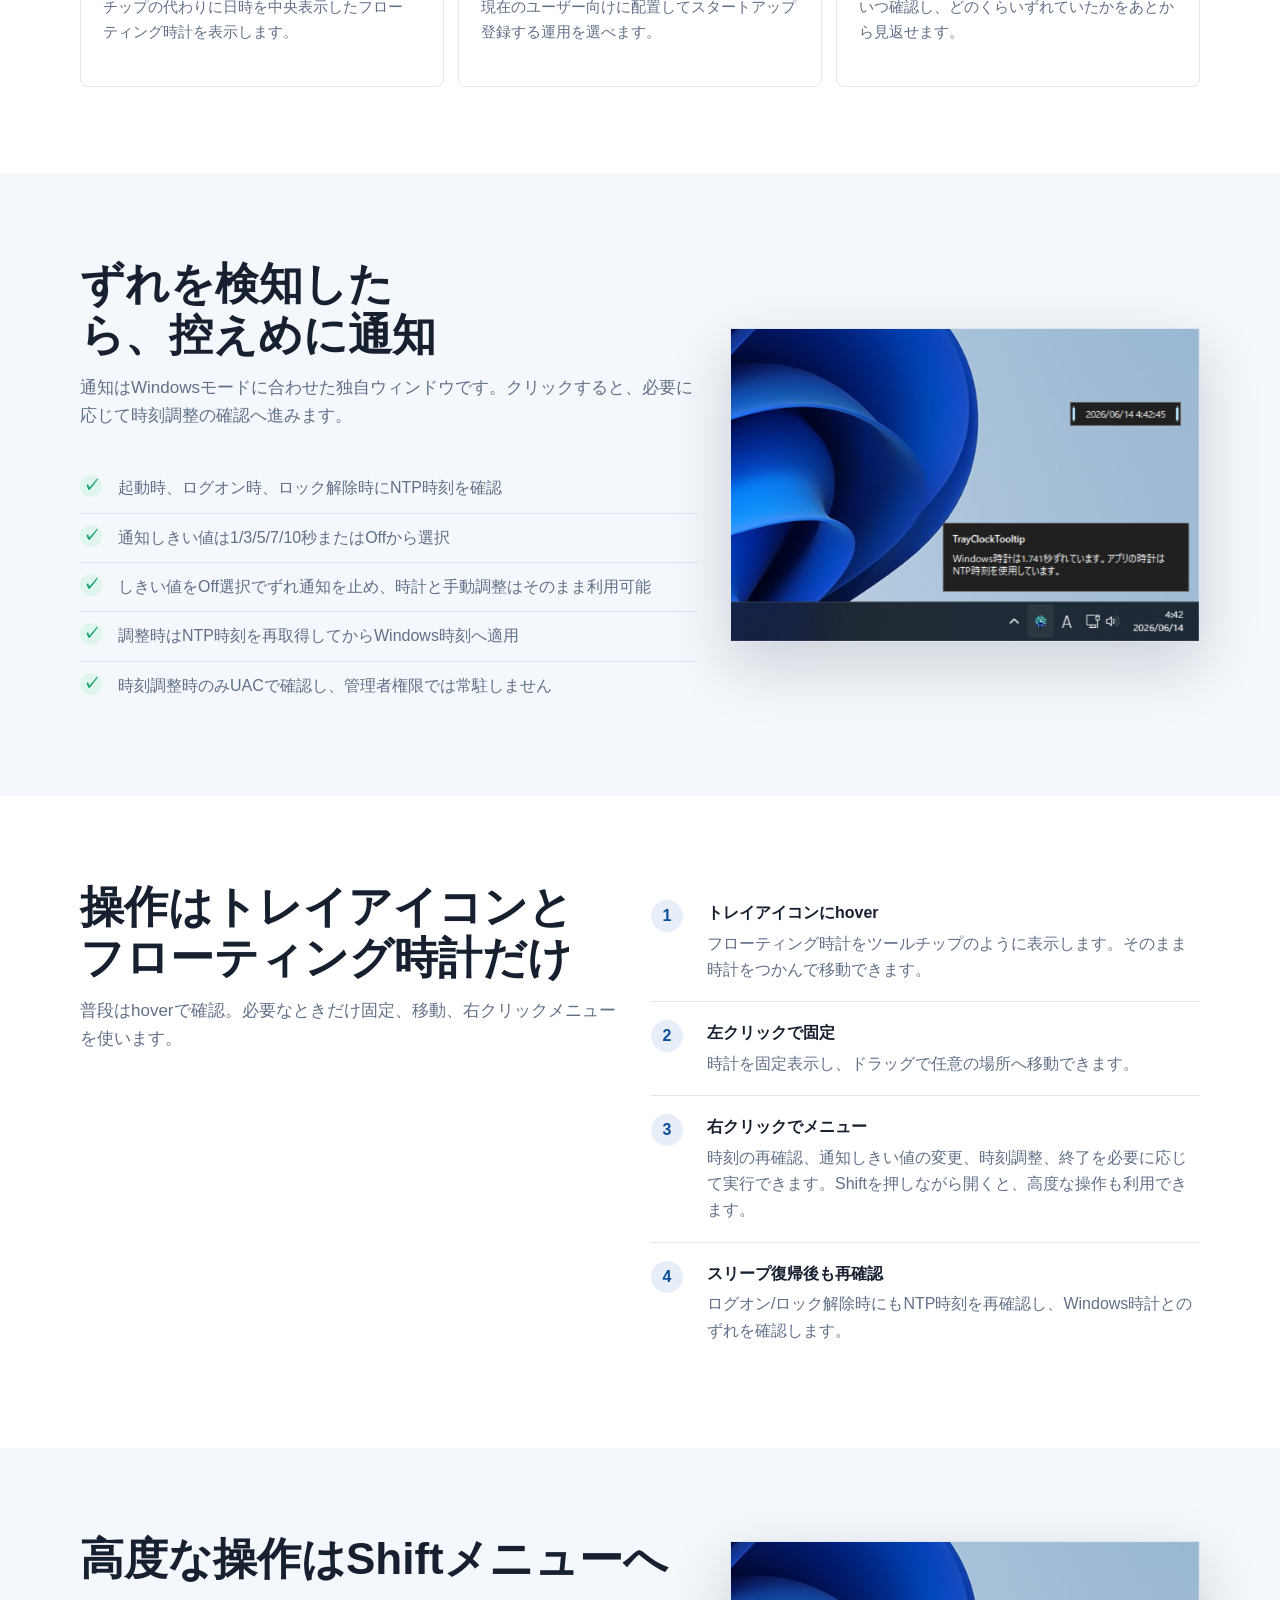
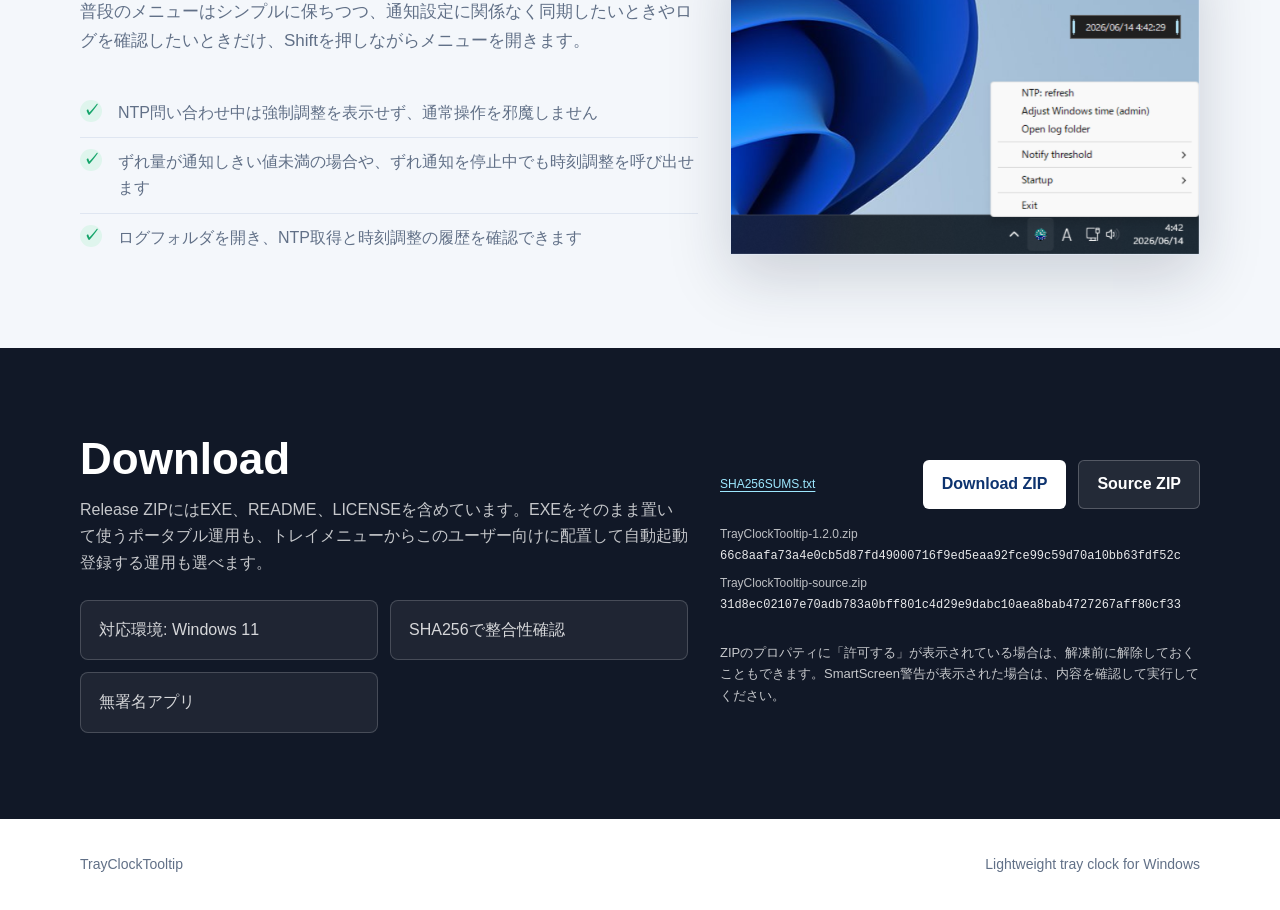
==== commit 6088fe2e: "Simplify advanced action summary" ====
--- a/docs/index.html
+++ b/docs/index.html
@@ -133,7 +133,7 @@
           </li>
           <li>
             <span>3</span>
-            <div><strong>右クリックでメニュー</strong><p>時刻の再確認、通知しきい値の変更、時刻調整、終了を必要に応じて実行できます。Shiftを押しながら開くと、ずれ量がしきい値未満でもずれ通知を停止中でも調整でき、ログフォルダも開けます。</p></div>
+            <div><strong>右クリックでメニュー</strong><p>時刻の再確認、通知しきい値の変更、時刻調整、終了を必要に応じて実行できます。Shiftを押しながら開くと、高度な操作も利用できます。</p></div>
           </li>
           <li>
             <span>4</span>
@@ -152,8 +152,8 @@
           </div>
           <ul class="checks">
             <li><span>✓</span><div>NTP問い合わせ中は強制調整を表示せず、通常操作を邪魔しません</div></li>
+            <li><span>✓</span><div>ずれ量が通知しきい値未満の場合や、ずれ通知を停止中でも時刻調整を呼び出せます</div></li>
             <li><span>✓</span><div>ログフォルダを開き、NTP取得と時刻調整の履歴を確認できます</div></li>
-            <li><span>✓</span><div>ずれ量が通知しきい値未満の場合や、通知しきい値をOffにしている場合でも時刻調整を呼び出せます</div></li>
           </ul>
         </div>
         <img class="showcase-image" src="screenshot-advanced-sanitized.png" alt="ShiftメニューでOpen log folderを表示">
--- a/docs/style.css
+++ b/docs/style.css
@@ -269,6 +269,10 @@
   text-wrap: pretty;
 }
 
+.checks li:last-child {
+  border-bottom: 0;
+}
+
 .checks span {
   width: 22px;
   height: 22px;
@@ -292,7 +296,6 @@
   margin: 0;
   padding: 0;
   list-style: none;
-  border-top: 1px solid var(--line);
 }
 
 .step-list li {
@@ -301,6 +304,10 @@
   gap: 14px;
   padding: 18px 0;
   border-bottom: 1px solid var(--line);
+}
+
+.step-list li:last-child {
+  border-bottom: 0;
 }
 
 .step-list span {
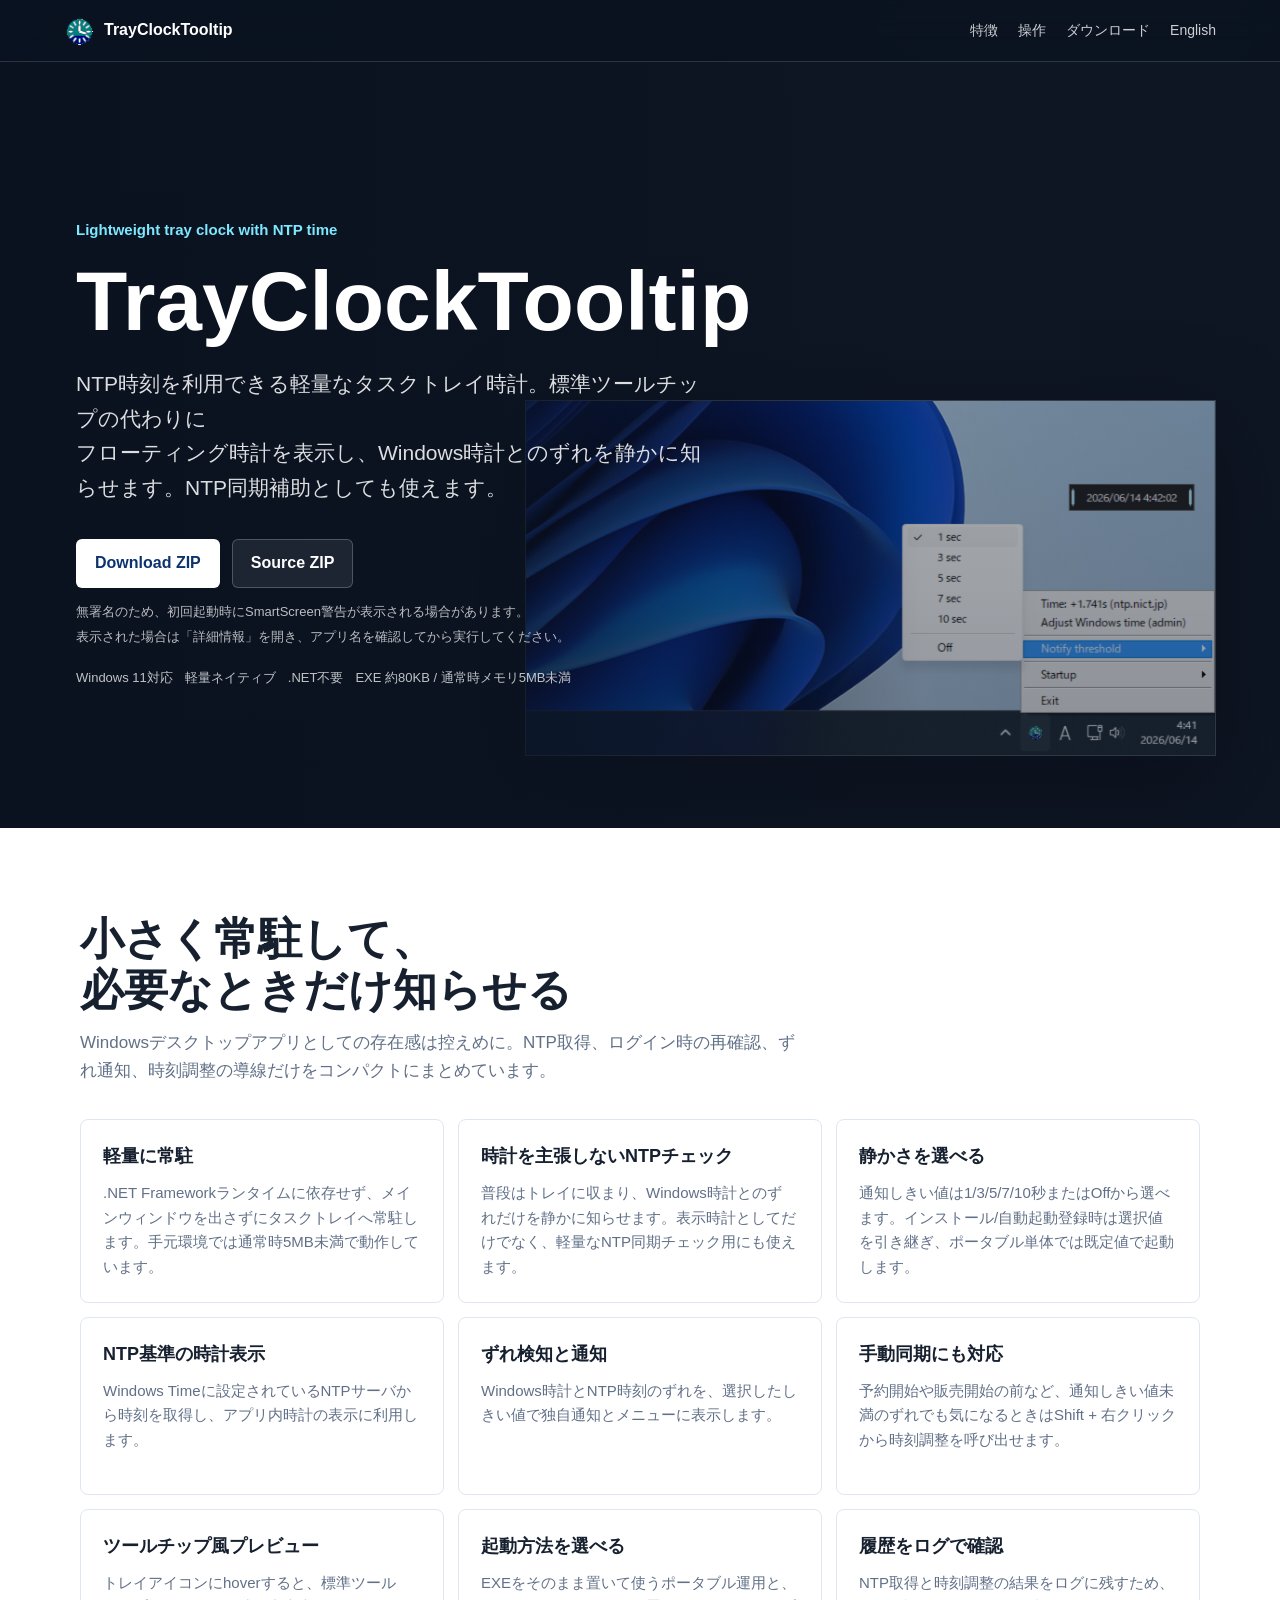
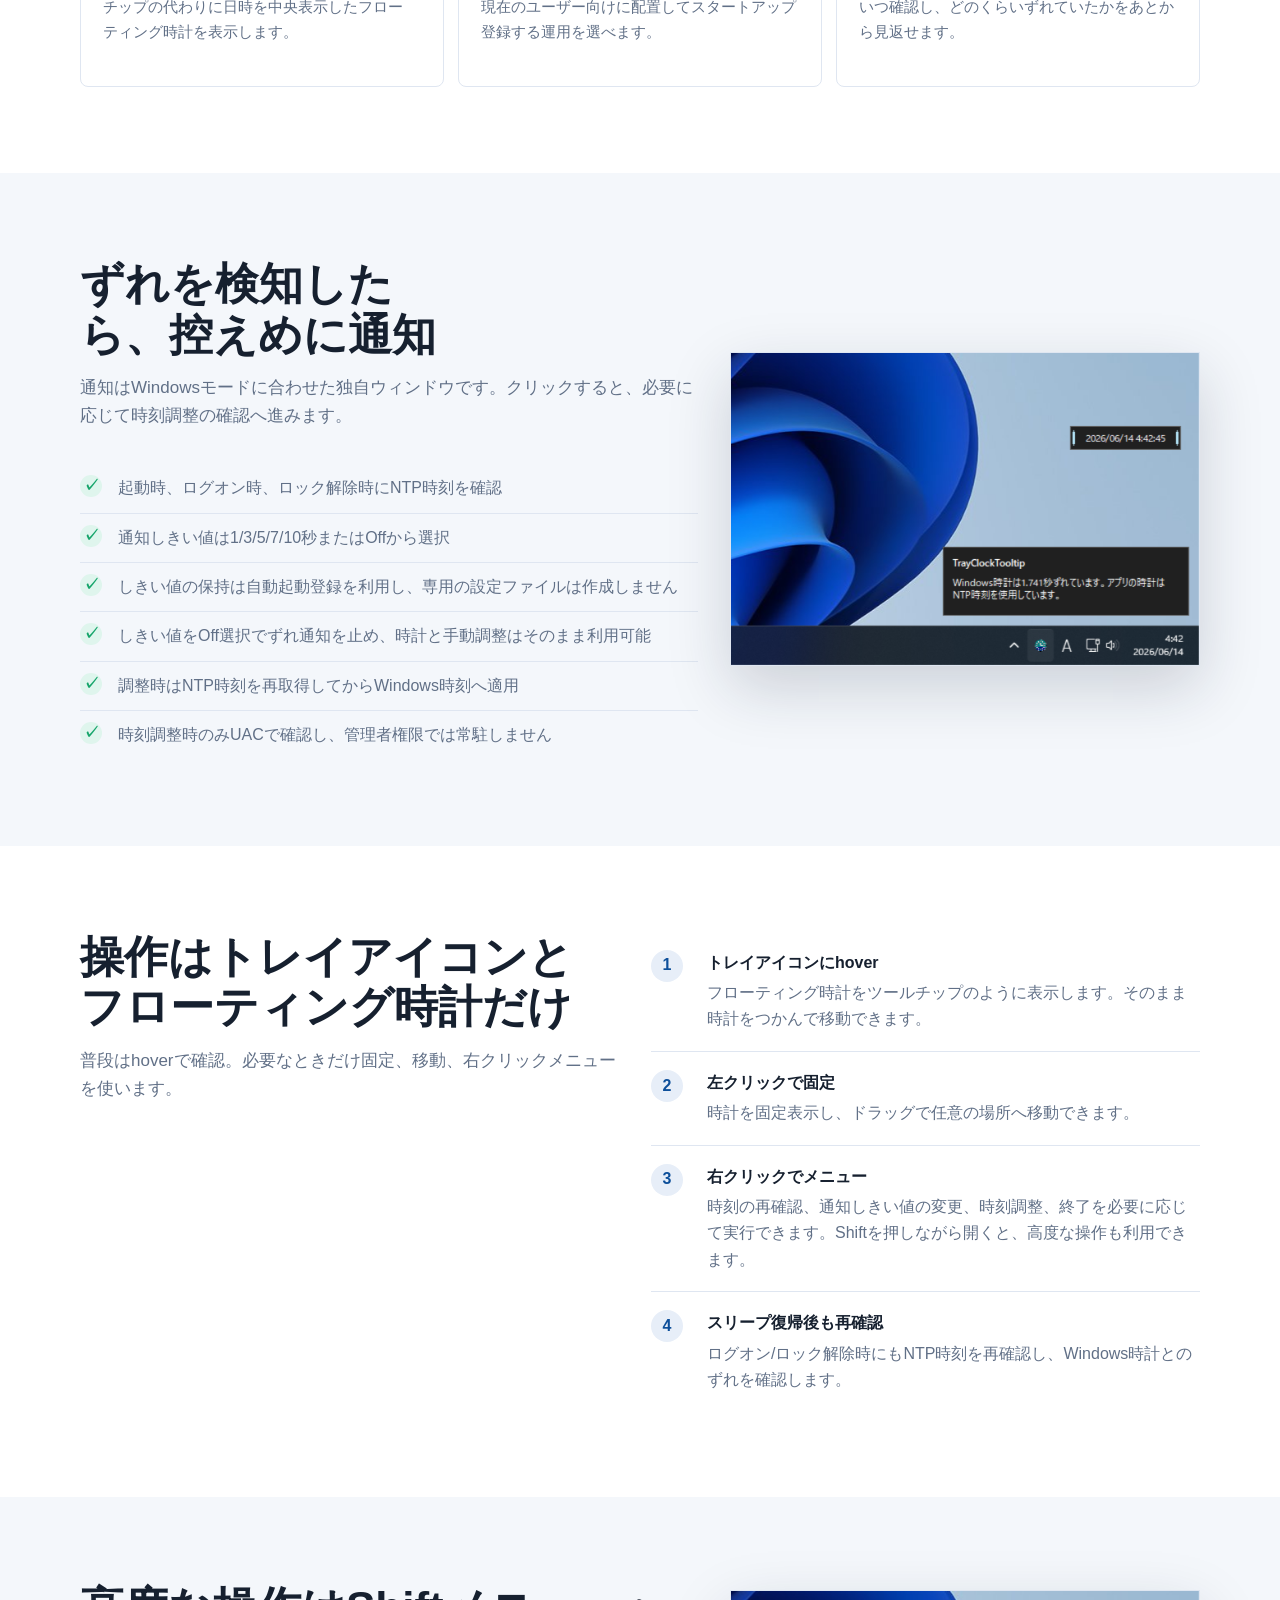
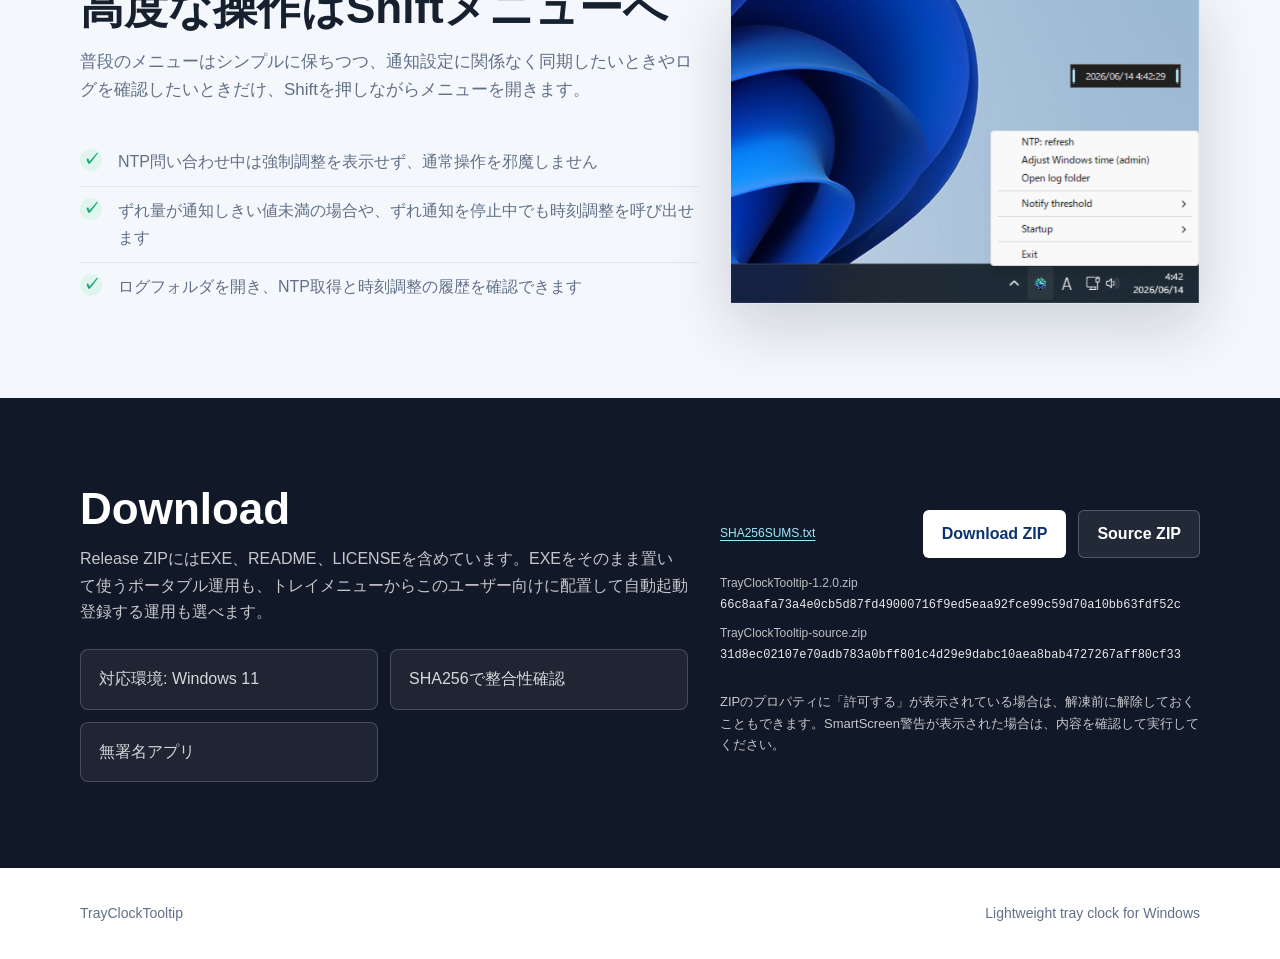
==== commit 914c2249: "Clarify portable threshold persistence" ====
--- a/docs/index.html
+++ b/docs/index.html
@@ -67,7 +67,7 @@
           </div>
           <div class="feature">
             <strong>静かさを選べる</strong>
-            <p>通知しきい値は1/3/5/7/10秒またはOffから選べます。必要以上に知らせず、設定ファイルも増やしません。</p>
+            <p>通知しきい値は1/3/5/7/10秒またはOffから選べます。インストール/自動起動登録時は選択値を引き継ぎ、ポータブル単体では既定値で起動します。</p>
           </div>
           <div class="feature">
             <strong>NTP基準の時計表示</strong>
@@ -107,6 +107,7 @@
           <ul class="checks">
             <li><span>✓</span><div>起動時、ログオン時、ロック解除時にNTP時刻を確認</div></li>
             <li><span>✓</span><div>通知しきい値は1/3/5/7/10秒またはOffから選択</div></li>
+            <li><span>✓</span><div>しきい値の保持は自動起動登録を利用し、専用の設定ファイルは作成しません</div></li>
             <li><span>✓</span><div>しきい値をOff選択でずれ通知を止め、時計と手動調整はそのまま利用可能</div></li>
             <li><span>✓</span><div>調整時はNTP時刻を再取得してからWindows時刻へ適用</div></li>
             <li><span>✓</span><div>時刻調整時のみUACで確認し、管理者権限では常駐しません</div></li>
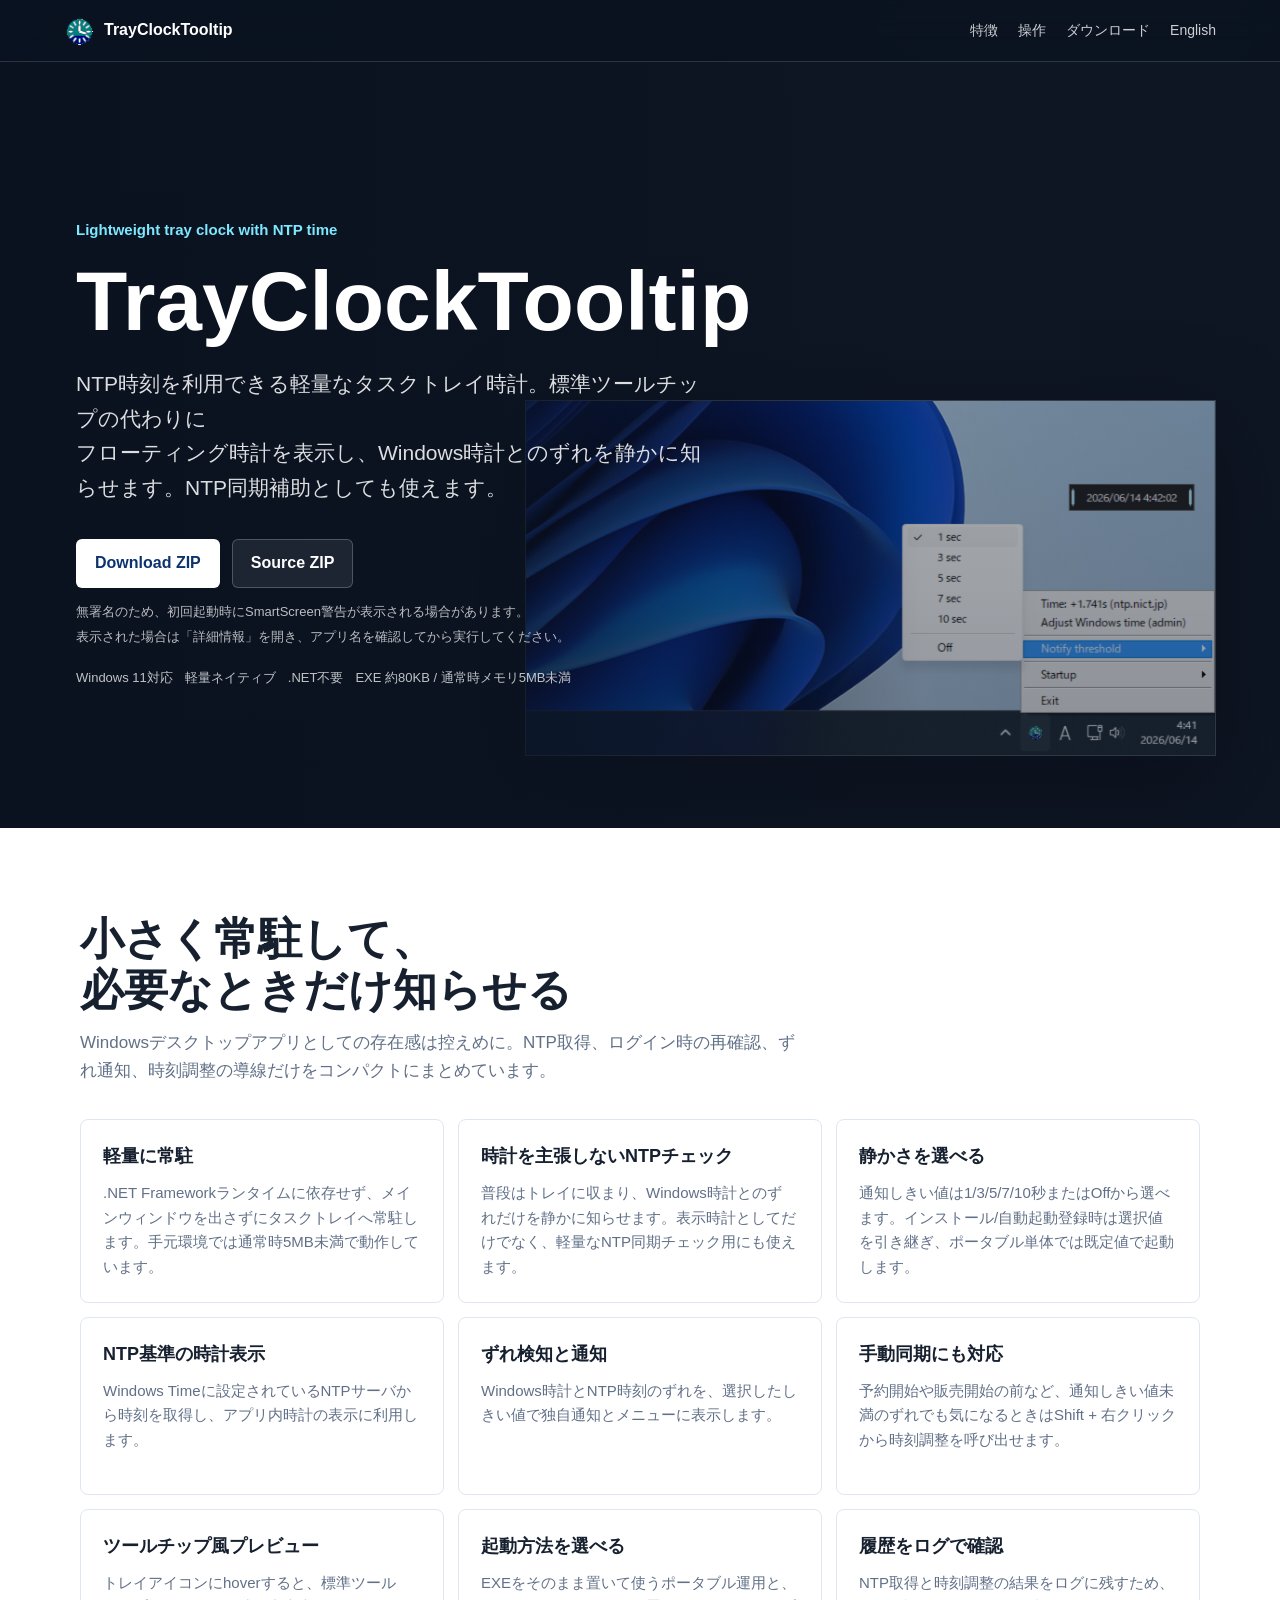
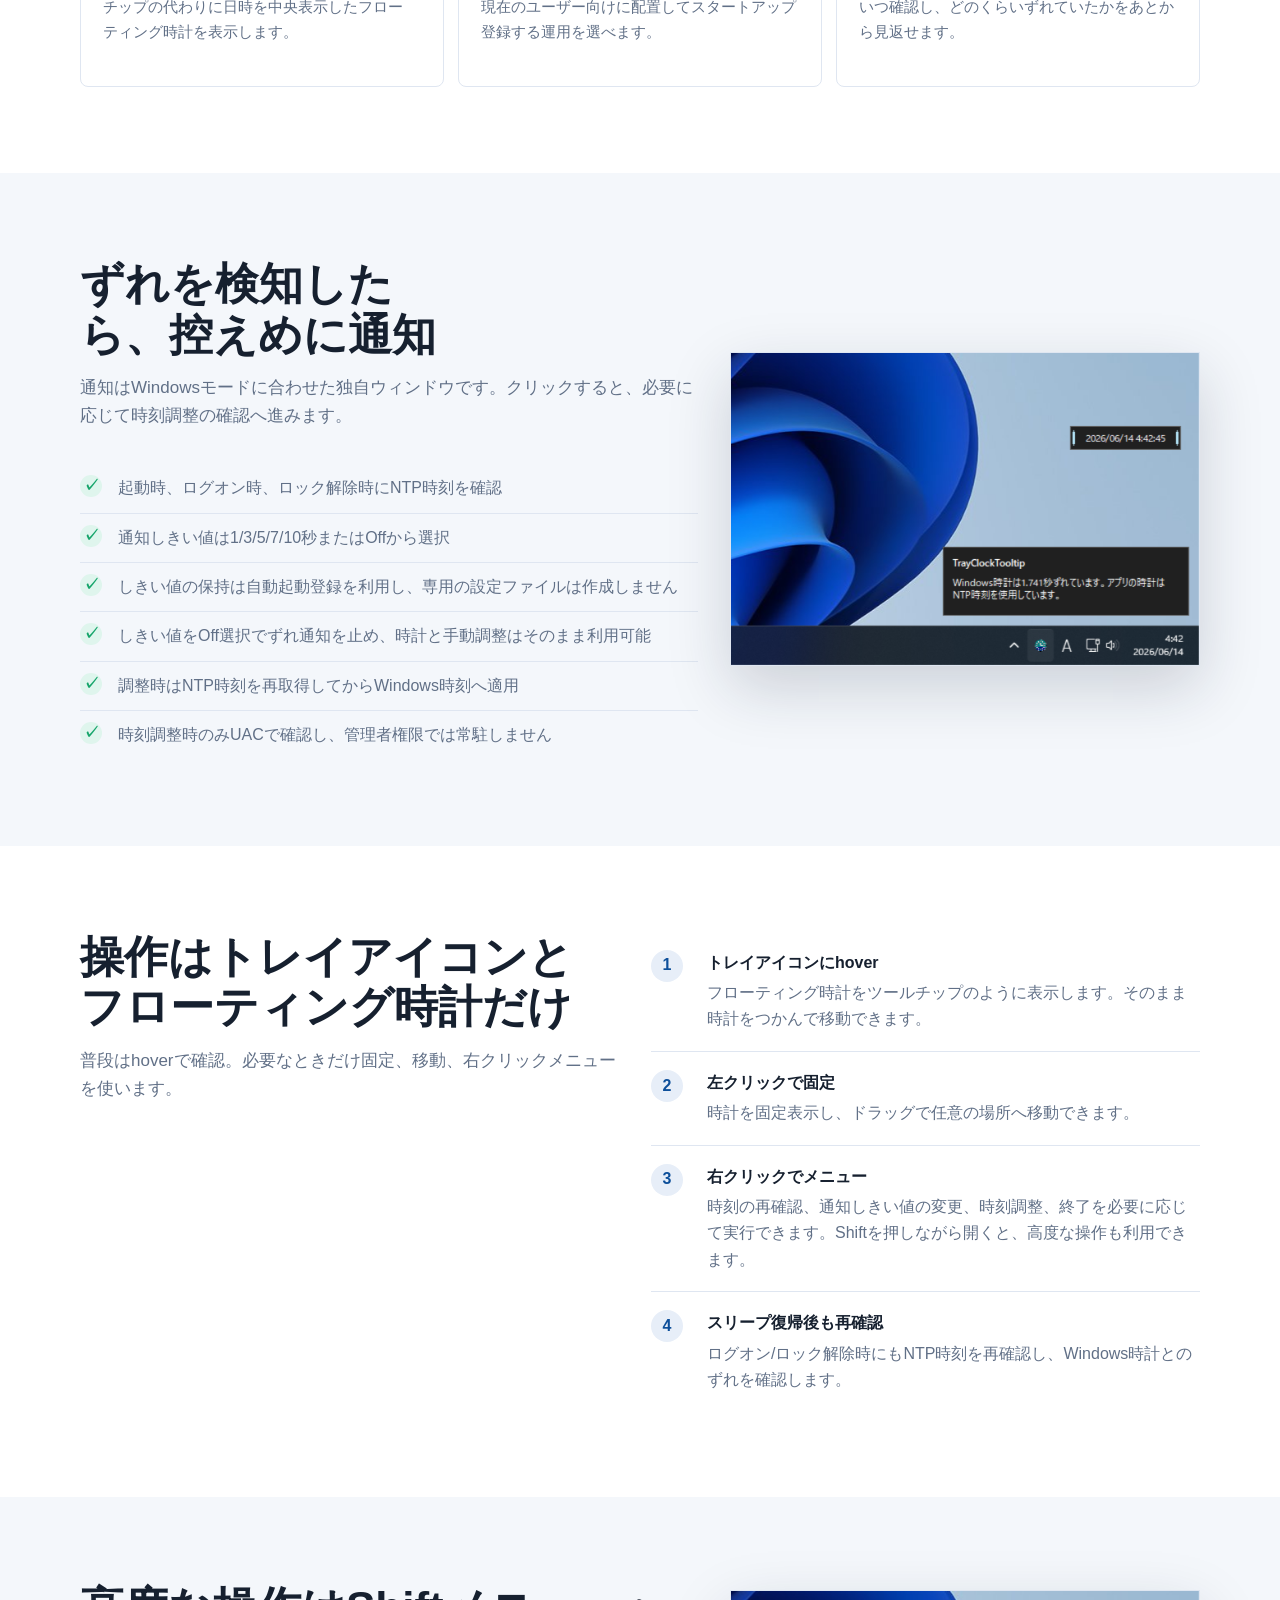
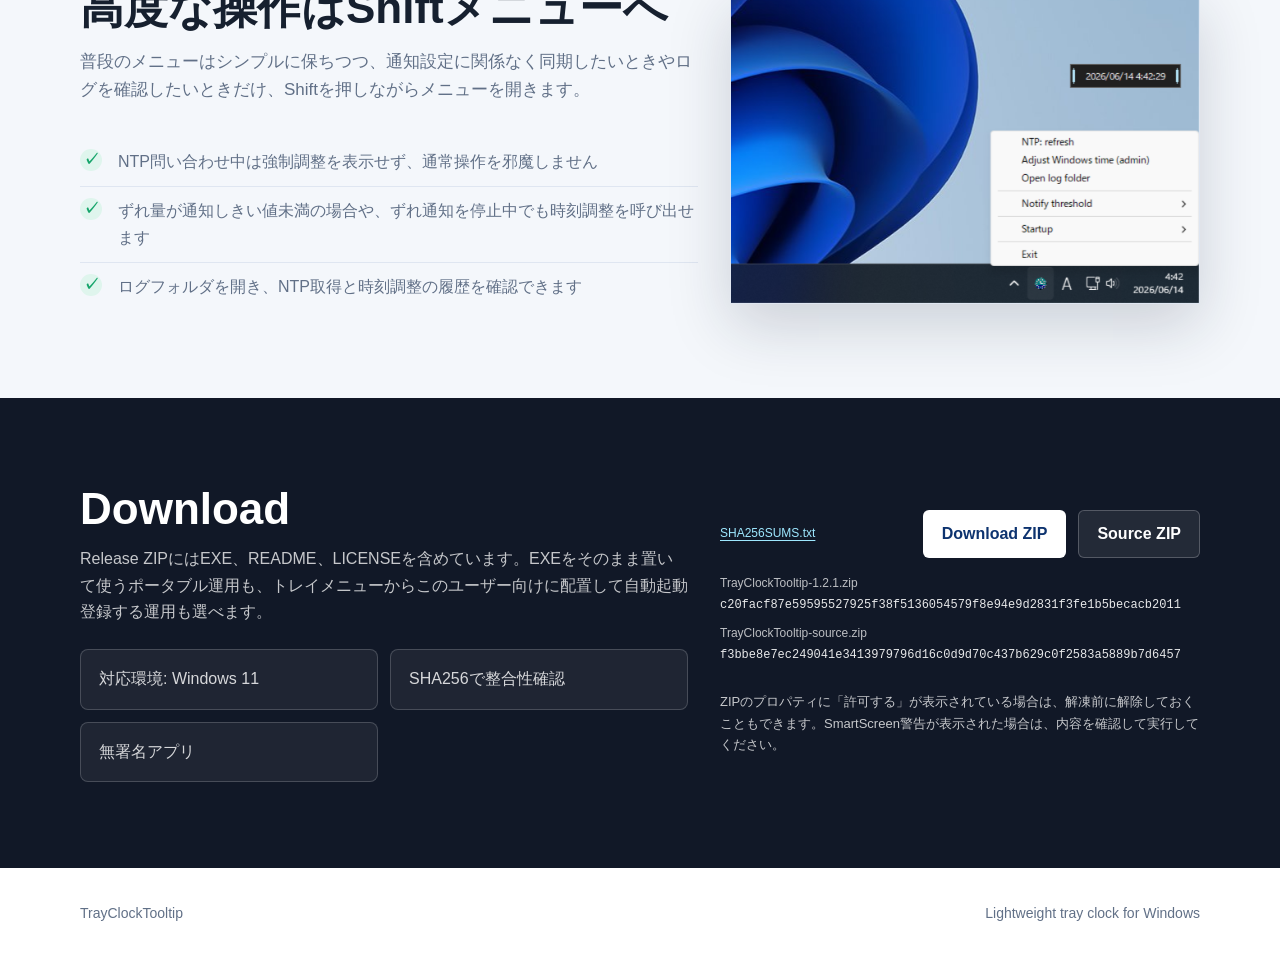
==== commit 5f165912: "Prepare v1.2.1 release" ====
--- a/docs/index.html
+++ b/docs/index.html
@@ -34,8 +34,8 @@
         <h1>TrayClockTooltip</h1>
         <p class="lead"><span class="nowrap">NTP時刻</span>を利用できる軽量なタスクトレイ時計。標準ツールチップの代わりに<br>フローティング時計を表示し、<span class="nowrap">Windows時計</span>とのずれを静かに知らせます。NTP同期補助としても使えます。</p>
         <div class="hero-actions">
-          <a class="button primary" href="https://github.com/Tokei-ni-Kasugai/TrayClockTooltip/releases/download/v1.2.0/TrayClockTooltip-1.2.0.zip">Download ZIP</a>
-          <a class="button secondary" href="https://github.com/Tokei-ni-Kasugai/TrayClockTooltip/releases/download/v1.2.0/TrayClockTooltip-source.zip">Source ZIP</a>
+          <a class="button primary" href="https://github.com/Tokei-ni-Kasugai/TrayClockTooltip/releases/download/v1.2.1/TrayClockTooltip-1.2.1.zip">Download ZIP</a>
+          <a class="button secondary" href="https://github.com/Tokei-ni-Kasugai/TrayClockTooltip/releases/download/v1.2.1/TrayClockTooltip-source.zip">Source ZIP</a>
         </div>
         <div class="download-note">
           <p>無署名のため、初回起動時に<span class="nowrap">SmartScreen</span>警告が表示される場合があります。</p>
@@ -174,15 +174,15 @@
         </div>
         <div class="download-side">
           <div class="download-topline">
-            <a href="https://github.com/Tokei-ni-Kasugai/TrayClockTooltip/releases/download/v1.2.0/SHA256SUMS.txt">SHA256SUMS.txt</a>
+            <a href="https://github.com/Tokei-ni-Kasugai/TrayClockTooltip/releases/download/v1.2.1/SHA256SUMS.txt">SHA256SUMS.txt</a>
             <div class="download-actions">
-              <a class="button primary" href="https://github.com/Tokei-ni-Kasugai/TrayClockTooltip/releases/download/v1.2.0/TrayClockTooltip-1.2.0.zip">Download ZIP</a>
-              <a class="button secondary" href="https://github.com/Tokei-ni-Kasugai/TrayClockTooltip/releases/download/v1.2.0/TrayClockTooltip-source.zip">Source ZIP</a>
+              <a class="button primary" href="https://github.com/Tokei-ni-Kasugai/TrayClockTooltip/releases/download/v1.2.1/TrayClockTooltip-1.2.1.zip">Download ZIP</a>
+              <a class="button secondary" href="https://github.com/Tokei-ni-Kasugai/TrayClockTooltip/releases/download/v1.2.1/TrayClockTooltip-source.zip">Source ZIP</a>
             </div>
           </div>
           <div class="hashes" aria-label="SHA256">
-            <div>TrayClockTooltip-1.2.0.zip<code>66c8aafa73a4e0cb5d87fd49000716f9ed5eaa92fce99c59d70a10bb63fdf52c</code></div>
-            <div>TrayClockTooltip-source.zip<code>31d8ec02107e70adb783a0bff801c4d29e9dabc10aea8bab4727267aff80cf33</code></div>
+            <div>TrayClockTooltip-1.2.1.zip<code>c20facf87e59595527925f38f5136054579f8e94e9d2831f3fe1b5becacb2011</code></div>
+            <div>TrayClockTooltip-source.zip<code>f3bbe8e7ec249041e3413979796d16c0d9d70c437b629c0f2583a5889b7d6457</code></div>
           </div>
           <div class="unblock-preview">
             <p>ZIPのプロパティに<span class="nowrap">「許可する」</span>が表示されている場合は、解凍前に解除しておくこともできます。<span class="nowrap">SmartScreen</span>警告が表示された場合は、内容を確認して実行してください。</p>
